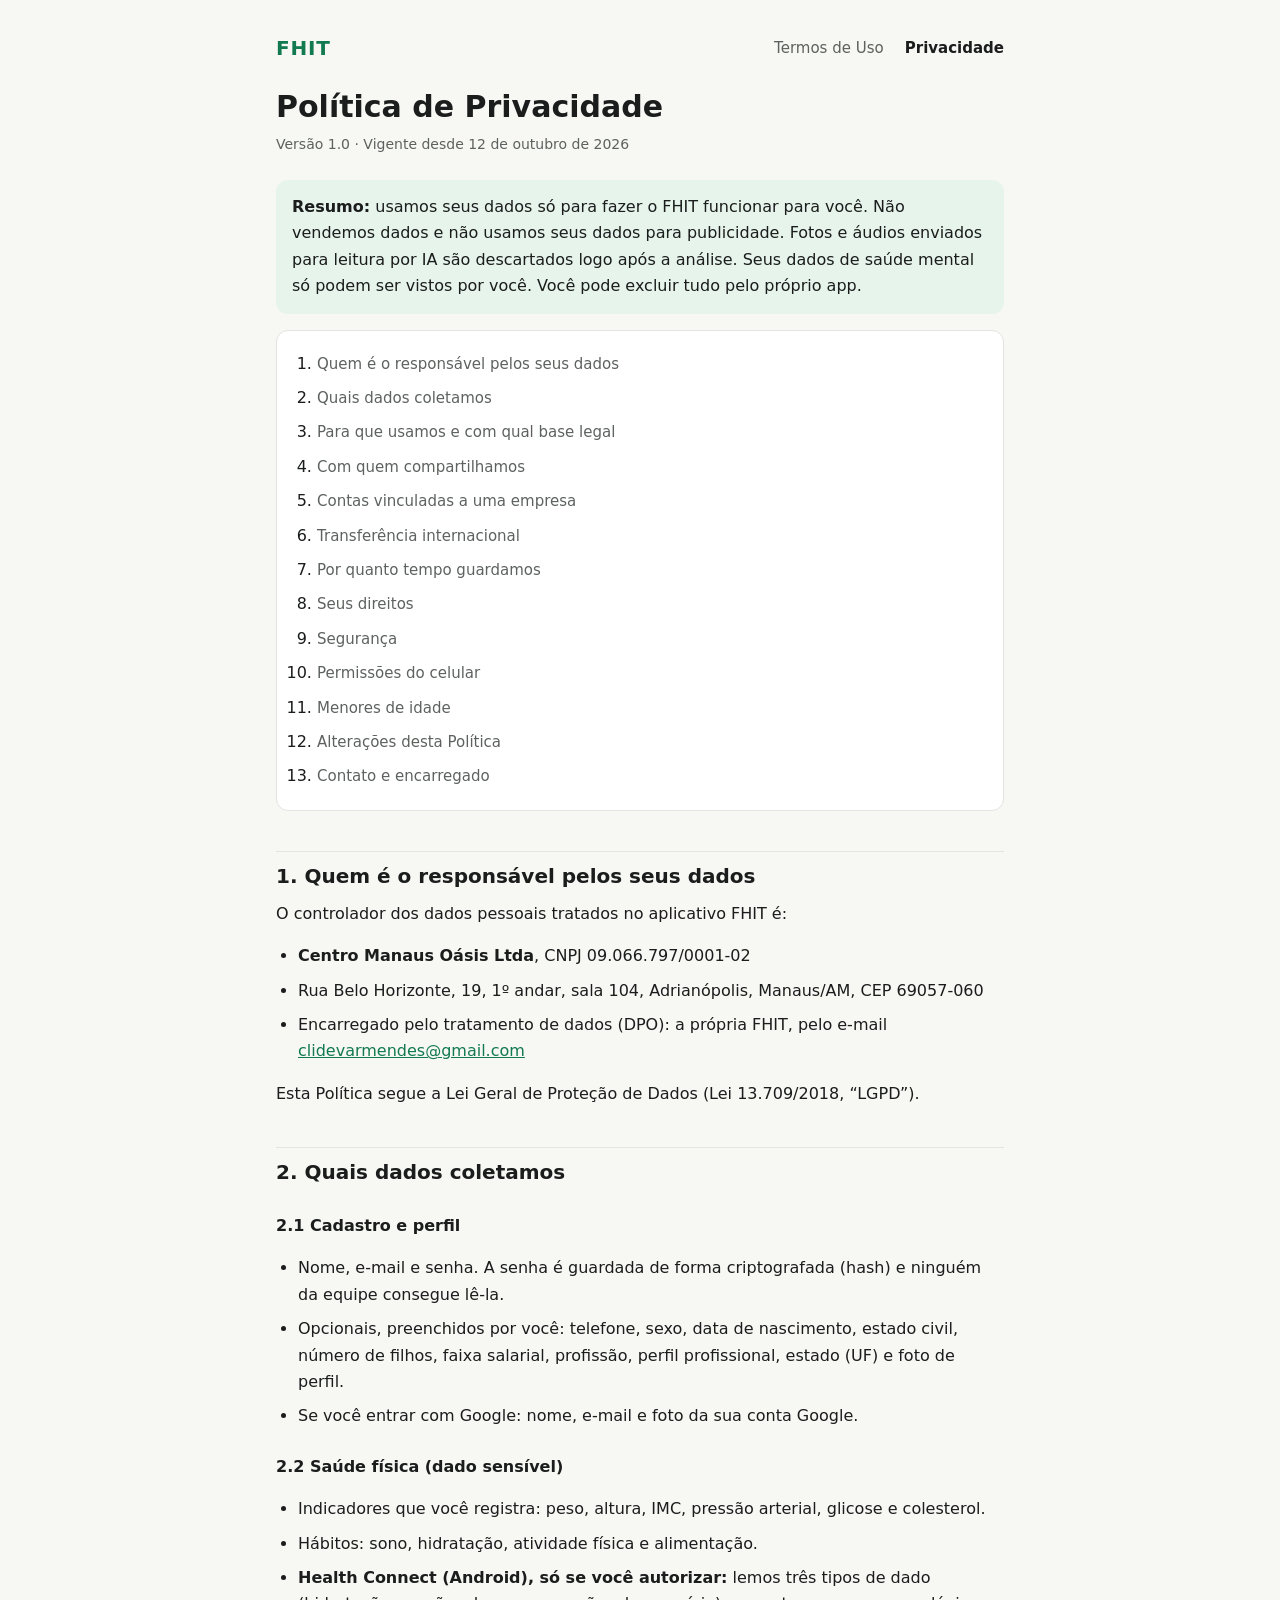
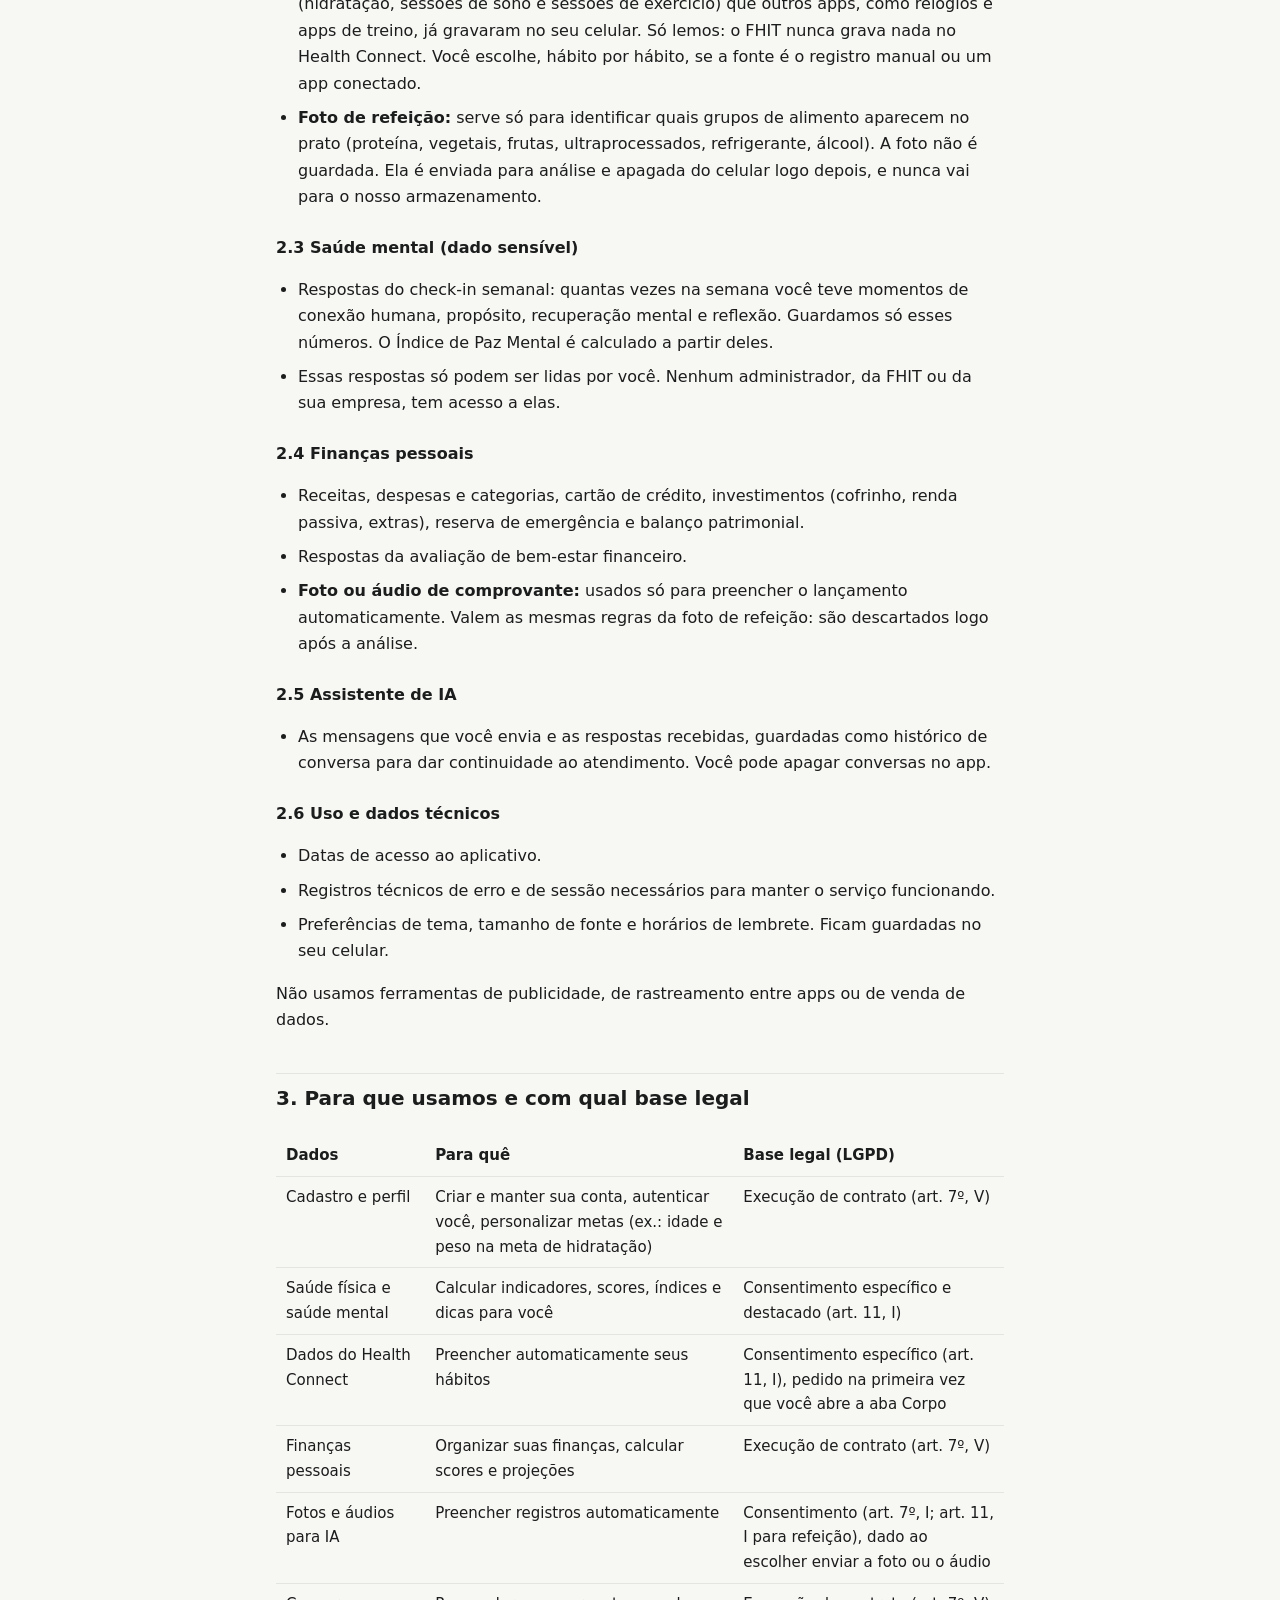
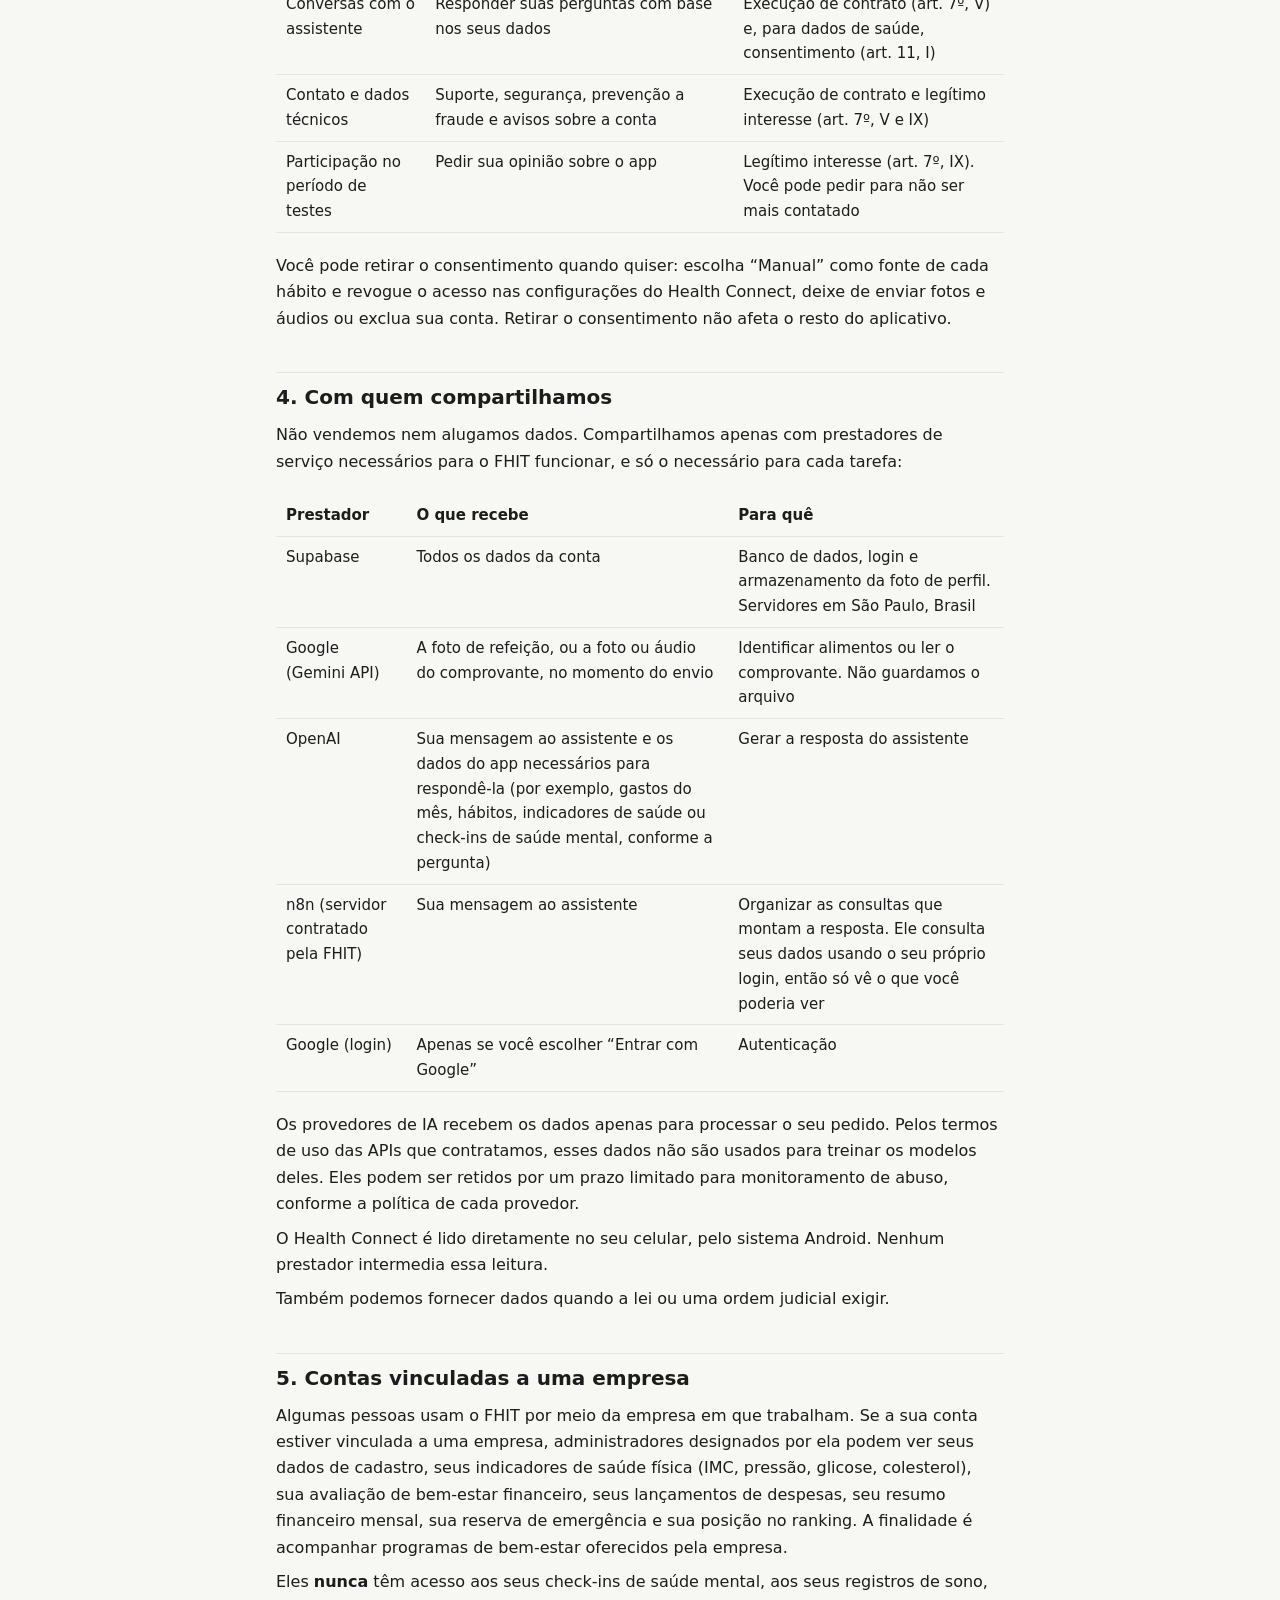
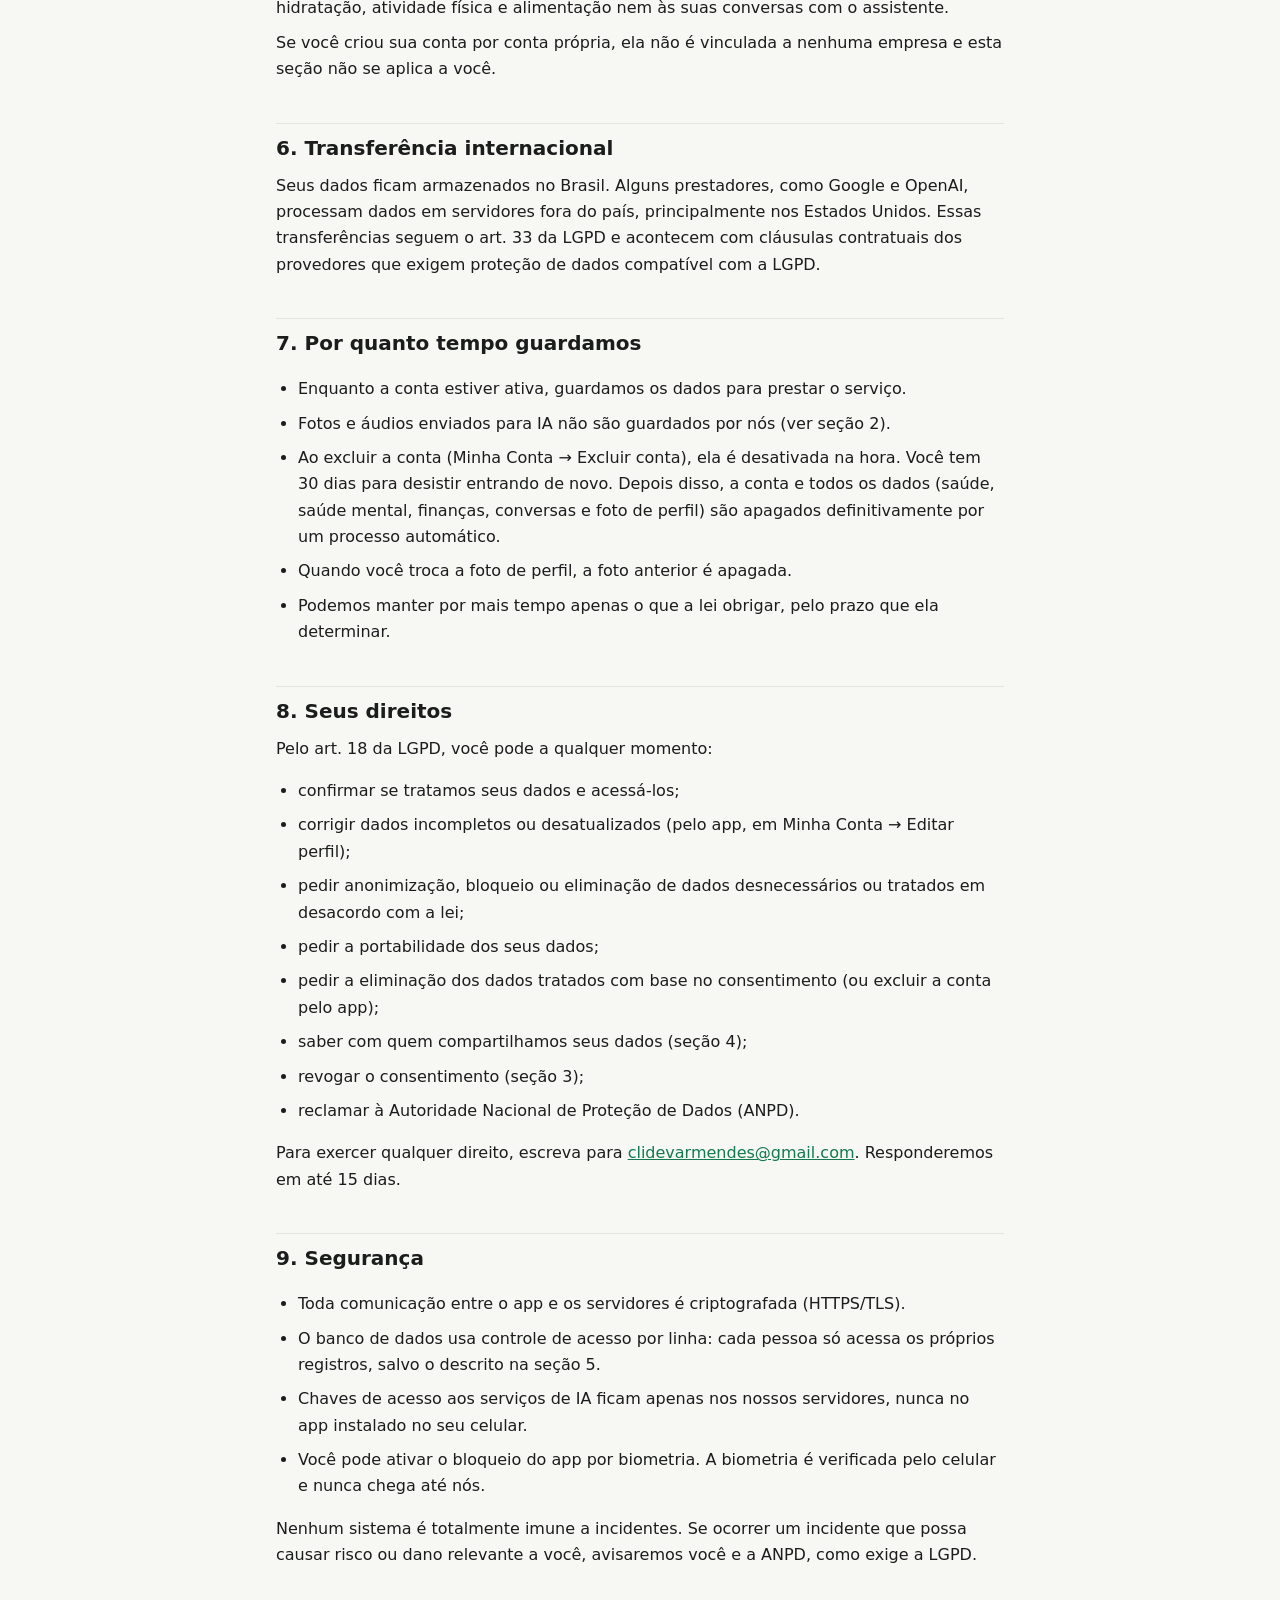
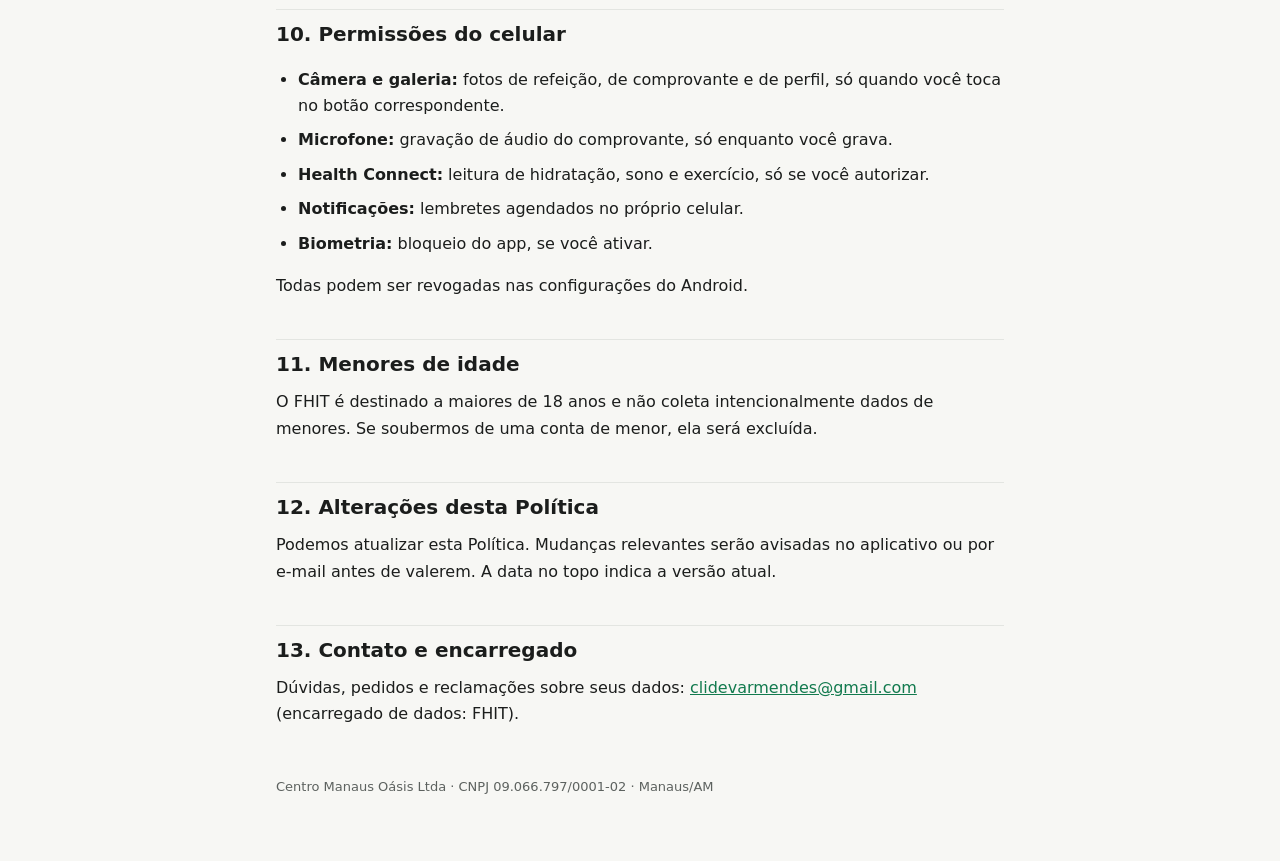
==== privacidade.html @ e6423326 "first commit" ====
<!doctype html>
<html lang="pt-BR">
<head>
  <meta charset="utf-8">
  <meta name="viewport" content="width=device-width, initial-scale=1">
  <title>FHIT — Política de Privacidade</title>
  <meta name="description" content="Política de Privacidade do aplicativo FHIT (LGPD).">
  <link rel="stylesheet" href="style.css">
</head>
<body>
  <div class="wrap">
    <header class="top">
      <a class="brand" href="index.html">FHIT</a>
      <nav>
        <a href="termos.html">Termos de Uso</a>
        <a href="privacidade.html" aria-current="page">Privacidade</a>
      </nav>
    </header>

    <h1>Política de Privacidade</h1>
    <p class="meta">Versão 1.0 · Vigente desde 12 de outubro de 2026</p>

    <div class="note">
      <strong>Resumo:</strong> usamos seus dados só para fazer o FHIT funcionar para você. Não
      vendemos dados e não usamos seus dados para publicidade. Fotos e áudios enviados para leitura
      por IA são descartados logo após a análise. Seus dados de saúde mental só podem ser vistos por
      você. Você pode excluir tudo pelo próprio app.
    </div>

    <nav class="toc" aria-label="Sumário">
      <ol>
        <li><a href="#controlador">Quem é o responsável pelos seus dados</a></li>
        <li><a href="#dados">Quais dados coletamos</a></li>
        <li><a href="#finalidades">Para que usamos e com qual base legal</a></li>
        <li><a href="#compartilhamento">Com quem compartilhamos</a></li>
        <li><a href="#empresa">Contas vinculadas a uma empresa</a></li>
        <li><a href="#internacional">Transferência internacional</a></li>
        <li><a href="#retencao">Por quanto tempo guardamos</a></li>
        <li><a href="#direitos">Seus direitos</a></li>
        <li><a href="#seguranca">Segurança</a></li>
        <li><a href="#permissoes">Permissões do celular</a></li>
        <li><a href="#menores">Menores de idade</a></li>
        <li><a href="#alteracoes">Alterações desta Política</a></li>
        <li><a href="#contato">Contato e encarregado</a></li>
      </ol>
    </nav>

    <h2 id="controlador">1. Quem é o responsável pelos seus dados</h2>
    <p>O controlador dos dados pessoais tratados no aplicativo FHIT é:</p>
    <ul>
      <li><strong>Centro Manaus Oásis Ltda</strong>, CNPJ 09.066.797/0001-02</li>
      <li>Rua Belo Horizonte, 19, 1º andar, sala 104, Adrianópolis, Manaus/AM, CEP 69057-060</li>
      <li>Encarregado pelo tratamento de dados (DPO): a própria FHIT, pelo e-mail
        <a href="mailto:clidevarmendes@gmail.com">clidevarmendes@gmail.com</a></li>
    </ul>
    <p>Esta Política segue a Lei Geral de Proteção de Dados (Lei 13.709/2018, “LGPD”).</p>

    <h2 id="dados">2. Quais dados coletamos</h2>

    <h3>2.1 Cadastro e perfil</h3>
    <ul>
      <li>Nome, e-mail e senha. A senha é guardada de forma criptografada (hash) e ninguém da equipe
        consegue lê-la.</li>
      <li>Opcionais, preenchidos por você: telefone, sexo, data de nascimento, estado civil, número de
        filhos, faixa salarial, profissão, perfil profissional, estado (UF) e foto de perfil.</li>
      <li>Se você entrar com Google: nome, e-mail e foto da sua conta Google.</li>
    </ul>

    <h3>2.2 Saúde física (dado sensível)</h3>
    <ul>
      <li>Indicadores que você registra: peso, altura, IMC, pressão arterial, glicose e colesterol.</li>
      <li>Hábitos: sono, hidratação, atividade física e alimentação.</li>
      <li><strong>Health Connect (Android), só se você autorizar:</strong> lemos três tipos de dado
        (hidratação, sessões de sono e sessões de exercício) que outros apps, como relógios e
        apps de treino, já gravaram no seu celular. Só lemos: o FHIT nunca grava nada no Health
        Connect. Você escolhe, hábito por hábito, se a fonte é o registro manual ou um app
        conectado.</li>
      <li><strong>Foto de refeição:</strong> serve só para identificar quais grupos de alimento
        aparecem no prato (proteína, vegetais, frutas, ultraprocessados, refrigerante, álcool).
        A foto não é guardada. Ela é enviada para análise e apagada do celular logo depois, e nunca
        vai para o nosso armazenamento.</li>
    </ul>

    <h3>2.3 Saúde mental (dado sensível)</h3>
    <ul>
      <li>Respostas do check-in semanal: quantas vezes na semana você teve momentos de conexão
        humana, propósito, recuperação mental e reflexão. Guardamos só esses números. O Índice de
        Paz Mental é calculado a partir deles.</li>
      <li>Essas respostas só podem ser lidas por você. Nenhum administrador, da FHIT ou da sua
        empresa, tem acesso a elas.</li>
    </ul>

    <h3>2.4 Finanças pessoais</h3>
    <ul>
      <li>Receitas, despesas e categorias, cartão de crédito, investimentos (cofrinho, renda passiva,
        extras), reserva de emergência e balanço patrimonial.</li>
      <li>Respostas da avaliação de bem-estar financeiro.</li>
      <li><strong>Foto ou áudio de comprovante:</strong> usados só para preencher o lançamento
        automaticamente. Valem as mesmas regras da foto de refeição: são descartados logo após a
        análise.</li>
    </ul>

    <h3>2.5 Assistente de IA</h3>
    <ul>
      <li>As mensagens que você envia e as respostas recebidas, guardadas como histórico de conversa
        para dar continuidade ao atendimento. Você pode apagar conversas no app.</li>
    </ul>

    <h3>2.6 Uso e dados técnicos</h3>
    <ul>
      <li>Datas de acesso ao aplicativo.</li>
      <li>Registros técnicos de erro e de sessão necessários para manter o serviço funcionando.</li>
      <li>Preferências de tema, tamanho de fonte e horários de lembrete. Ficam guardadas no seu
        celular.</li>
    </ul>
    <p>Não usamos ferramentas de publicidade, de rastreamento entre apps ou de venda de dados.</p>

    <h2 id="finalidades">3. Para que usamos e com qual base legal</h2>
    <div class="table-wrap">
      <table>
        <thead><tr><th>Dados</th><th>Para quê</th><th>Base legal (LGPD)</th></tr></thead>
        <tbody>
          <tr><td>Cadastro e perfil</td><td>Criar e manter sua conta, autenticar você, personalizar metas (ex.: idade e peso na meta de hidratação)</td><td>Execução de contrato (art. 7º, V)</td></tr>
          <tr><td>Saúde física e saúde mental</td><td>Calcular indicadores, scores, índices e dicas para você</td><td>Consentimento específico e destacado (art. 11, I)</td></tr>
          <tr><td>Dados do Health Connect</td><td>Preencher automaticamente seus hábitos</td><td>Consentimento específico (art. 11, I), pedido na primeira vez que você abre a aba Corpo</td></tr>
          <tr><td>Finanças pessoais</td><td>Organizar suas finanças, calcular scores e projeções</td><td>Execução de contrato (art. 7º, V)</td></tr>
          <tr><td>Fotos e áudios para IA</td><td>Preencher registros automaticamente</td><td>Consentimento (art. 7º, I; art. 11, I para refeição), dado ao escolher enviar a foto ou o áudio</td></tr>
          <tr><td>Conversas com o assistente</td><td>Responder suas perguntas com base nos seus dados</td><td>Execução de contrato (art. 7º, V) e, para dados de saúde, consentimento (art. 11, I)</td></tr>
          <tr><td>Contato e dados técnicos</td><td>Suporte, segurança, prevenção a fraude e avisos sobre a conta</td><td>Execução de contrato e legítimo interesse (art. 7º, V e IX)</td></tr>
          <tr><td>Participação no período de testes</td><td>Pedir sua opinião sobre o app</td><td>Legítimo interesse (art. 7º, IX). Você pode pedir para não ser mais contatado</td></tr>
        </tbody>
      </table>
    </div>
    <p>Você pode retirar o consentimento quando quiser: escolha “Manual” como fonte de cada hábito e
      revogue o acesso nas configurações do Health Connect, deixe de enviar fotos e áudios ou exclua
      sua conta. Retirar o consentimento não afeta o resto do aplicativo.</p>

    <h2 id="compartilhamento">4. Com quem compartilhamos</h2>
    <p>Não vendemos nem alugamos dados. Compartilhamos apenas com prestadores de serviço necessários
      para o FHIT funcionar, e só o necessário para cada tarefa:</p>
    <div class="table-wrap">
      <table>
        <thead><tr><th>Prestador</th><th>O que recebe</th><th>Para quê</th></tr></thead>
        <tbody>
          <tr><td>Supabase</td><td>Todos os dados da conta</td><td>Banco de dados, login e armazenamento da foto de perfil. Servidores em São Paulo, Brasil</td></tr>
          <tr><td>Google (Gemini API)</td><td>A foto de refeição, ou a foto ou áudio do comprovante, no momento do envio</td><td>Identificar alimentos ou ler o comprovante. Não guardamos o arquivo</td></tr>
          <tr><td>OpenAI</td><td>Sua mensagem ao assistente e os dados do app necessários para respondê-la (por exemplo, gastos do mês, hábitos, indicadores de saúde ou check-ins de saúde mental, conforme a pergunta)</td><td>Gerar a resposta do assistente</td></tr>
          <tr><td>n8n (servidor contratado pela FHIT)</td><td>Sua mensagem ao assistente</td><td>Organizar as consultas que montam a resposta. Ele consulta seus dados usando o seu próprio login, então só vê o que você poderia ver</td></tr>
          <tr><td>Google (login)</td><td>Apenas se você escolher “Entrar com Google”</td><td>Autenticação</td></tr>
        </tbody>
      </table>
    </div>
    <p>Os provedores de IA recebem os dados apenas para processar o seu pedido. Pelos termos de uso
      das APIs que contratamos, esses dados não são usados para treinar os modelos deles. Eles
      podem ser retidos por um prazo limitado para monitoramento de abuso, conforme a política de
      cada provedor.</p>
    <p>O Health Connect é lido diretamente no seu celular, pelo sistema Android. Nenhum prestador
      intermedia essa leitura.</p>
    <p>Também podemos fornecer dados quando a lei ou uma ordem judicial exigir.</p>

    <h2 id="empresa">5. Contas vinculadas a uma empresa</h2>
    <p>Algumas pessoas usam o FHIT por meio da empresa em que trabalham. Se a sua conta estiver
      vinculada a uma empresa, administradores designados por ela podem ver seus dados de cadastro,
      seus indicadores de saúde física (IMC, pressão, glicose, colesterol), sua avaliação de
      bem-estar financeiro, seus lançamentos de despesas, seu resumo financeiro mensal, sua reserva
      de emergência e sua posição no ranking. A finalidade é acompanhar programas de bem-estar
      oferecidos pela empresa.</p>
    <p>Eles <strong>nunca</strong> têm acesso aos seus check-ins de saúde mental, aos seus registros
      de sono, hidratação, atividade física e alimentação nem às suas conversas com o assistente.</p>
    <p>Se você criou sua conta por conta própria, ela não é vinculada a nenhuma empresa e esta seção
      não se aplica a você.</p>

    <h2 id="internacional">6. Transferência internacional</h2>
    <p>Seus dados ficam armazenados no Brasil. Alguns prestadores, como Google e OpenAI, processam
      dados em servidores fora do país, principalmente nos Estados Unidos. Essas transferências
      seguem o art. 33 da LGPD e acontecem com cláusulas contratuais dos provedores que exigem
      proteção de dados compatível com a LGPD.</p>

    <h2 id="retencao">7. Por quanto tempo guardamos</h2>
    <ul>
      <li>Enquanto a conta estiver ativa, guardamos os dados para prestar o serviço.</li>
      <li>Fotos e áudios enviados para IA não são guardados por nós (ver seção 2).</li>
      <li>Ao excluir a conta (Minha Conta → Excluir conta), ela é desativada na hora. Você tem 30 dias
        para desistir entrando de novo. Depois disso, a conta e todos os dados (saúde, saúde mental,
        finanças, conversas e foto de perfil) são apagados definitivamente por um processo
        automático.</li>
      <li>Quando você troca a foto de perfil, a foto anterior é apagada.</li>
      <li>Podemos manter por mais tempo apenas o que a lei obrigar, pelo prazo que ela determinar.</li>
    </ul>

    <h2 id="direitos">8. Seus direitos</h2>
    <p>Pelo art. 18 da LGPD, você pode a qualquer momento:</p>
    <ul>
      <li>confirmar se tratamos seus dados e acessá-los;</li>
      <li>corrigir dados incompletos ou desatualizados (pelo app, em Minha Conta → Editar perfil);</li>
      <li>pedir anonimização, bloqueio ou eliminação de dados desnecessários ou tratados em desacordo
        com a lei;</li>
      <li>pedir a portabilidade dos seus dados;</li>
      <li>pedir a eliminação dos dados tratados com base no consentimento (ou excluir a conta pelo
        app);</li>
      <li>saber com quem compartilhamos seus dados (seção 4);</li>
      <li>revogar o consentimento (seção 3);</li>
      <li>reclamar à Autoridade Nacional de Proteção de Dados (ANPD).</li>
    </ul>
    <p>Para exercer qualquer direito, escreva para <a href="mailto:clidevarmendes@gmail.com">clidevarmendes@gmail.com</a>.
      Responderemos em até 15 dias.</p>

    <h2 id="seguranca">9. Segurança</h2>
    <ul>
      <li>Toda comunicação entre o app e os servidores é criptografada (HTTPS/TLS).</li>
      <li>O banco de dados usa controle de acesso por linha: cada pessoa só acessa os próprios
        registros, salvo o descrito na seção 5.</li>
      <li>Chaves de acesso aos serviços de IA ficam apenas nos nossos servidores, nunca no app
        instalado no seu celular.</li>
      <li>Você pode ativar o bloqueio do app por biometria. A biometria é verificada pelo celular e
        nunca chega até nós.</li>
    </ul>
    <p>Nenhum sistema é totalmente imune a incidentes. Se ocorrer um incidente que possa causar risco
      ou dano relevante a você, avisaremos você e a ANPD, como exige a LGPD.</p>

    <h2 id="permissoes">10. Permissões do celular</h2>
    <ul>
      <li><strong>Câmera e galeria:</strong> fotos de refeição, de comprovante e de perfil, só quando
        você toca no botão correspondente.</li>
      <li><strong>Microfone:</strong> gravação de áudio do comprovante, só enquanto você grava.</li>
      <li><strong>Health Connect:</strong> leitura de hidratação, sono e exercício, só se você
        autorizar.</li>
      <li><strong>Notificações:</strong> lembretes agendados no próprio celular.</li>
      <li><strong>Biometria:</strong> bloqueio do app, se você ativar.</li>
    </ul>
    <p>Todas podem ser revogadas nas configurações do Android.</p>

    <h2 id="menores">11. Menores de idade</h2>
    <p>O FHIT é destinado a maiores de 18 anos e não coleta intencionalmente dados de menores. Se
      soubermos de uma conta de menor, ela será excluída.</p>

    <h2 id="alteracoes">12. Alterações desta Política</h2>
    <p>Podemos atualizar esta Política. Mudanças relevantes serão avisadas no aplicativo ou por
      e-mail antes de valerem. A data no topo indica a versão atual.</p>

    <h2 id="contato">13. Contato e encarregado</h2>
    <p>Dúvidas, pedidos e reclamações sobre seus dados: <a href="mailto:clidevarmendes@gmail.com">clidevarmendes@gmail.com</a>
      (encarregado de dados: FHIT).</p>

    <footer>Centro Manaus Oásis Ltda · CNPJ 09.066.797/0001-02 · Manaus/AM</footer>
  </div>
</body>
</html>
---- style.css ----
:root {
  --bg: #f7f7f4;
  --surface: #ffffff;
  --text: #1b1d1c;
  --muted: #5d625f;
  --border: #e3e5e1;
  --accent: #127a4e;
  --accent-bg: #e6f4ec;
  --warn-bg: #fff6df;
  --warn-border: #f0d27a;
}
@media (prefers-color-scheme: dark) {
  :root {
    --bg: #09090b;
    --surface: #111111;
    --text: #ececec;
    --muted: #a1a5a2;
    --border: #262626;
    --accent: #92fcbe;
    --accent-bg: #10251a;
    --warn-bg: #2a2310;
    --warn-border: #6b5a1f;
  }
}
* { box-sizing: border-box; }
html { -webkit-text-size-adjust: 100%; }
body {
  margin: 0;
  background: var(--bg);
  color: var(--text);
  font: 16px/1.65 system-ui, -apple-system, "Segoe UI", Roboto, sans-serif;
}
.wrap { max-width: 760px; margin: 0 auto; padding: 32px 16px 64px; }
header.top { display: flex; align-items: center; justify-content: space-between; gap: 12px; flex-wrap: wrap; margin-bottom: 24px; }
.brand { font-weight: 800; letter-spacing: .04em; color: var(--accent); text-decoration: none; font-size: 20px; }
nav a { color: var(--muted); text-decoration: none; margin-left: 16px; font-size: 15px; }
nav a:first-child { margin-left: 0; }
nav a[aria-current="page"] { color: var(--text); font-weight: 600; }
h1 { font-size: 30px; line-height: 1.2; margin: 0 0 8px; }
.meta { color: var(--muted); font-size: 14px; margin: 0 0 24px; }
h2 { font-size: 20px; margin: 40px 0 8px; padding-top: 8px; border-top: 1px solid var(--border); }
h3 { font-size: 16px; margin: 24px 0 4px; }
p, li { margin: 8px 0; }
ul { padding-left: 22px; }
a { color: var(--accent); }
.note { background: var(--accent-bg); border-radius: 12px; padding: 14px 16px; margin: 16px 0; }
.toc { background: var(--surface); border: 1px solid var(--border); border-radius: 12px; padding: 12px 20px; }
.toc ol { margin: 0; padding-left: 20px; }
.table-wrap { overflow-x: auto; }
table { width: 100%; border-collapse: collapse; font-size: 15px; margin: 12px 0; }
th, td { text-align: left; vertical-align: top; padding: 8px 10px; border-bottom: 1px solid var(--border); }
th { font-weight: 600; }
.cards { display: grid; gap: 12px; margin-top: 24px; }
.card { display: block; background: var(--surface); border: 1px solid var(--border); border-radius: 16px; padding: 18px; color: var(--text); text-decoration: none; }
.card strong { display: block; font-size: 18px; margin-bottom: 4px; }
.card span { color: var(--muted); font-size: 15px; }
footer { margin-top: 48px; color: var(--muted); font-size: 13px; }
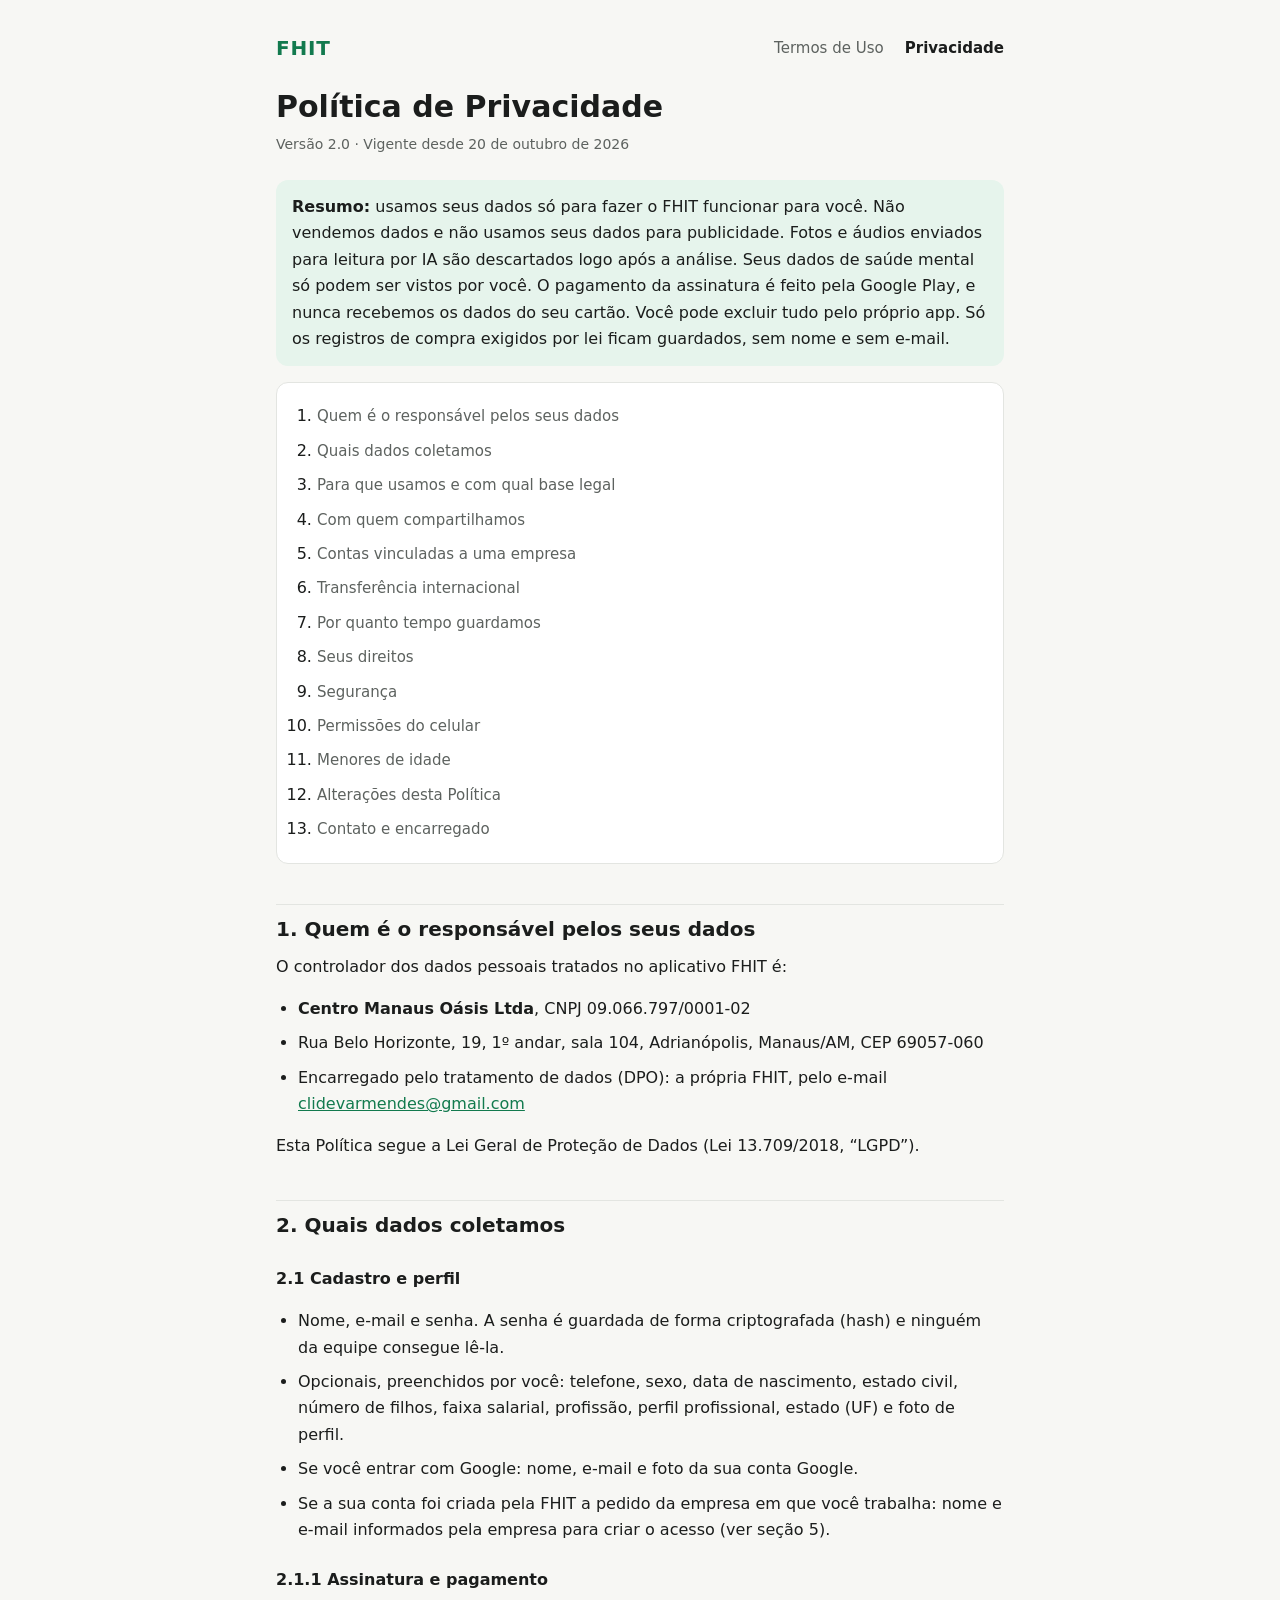
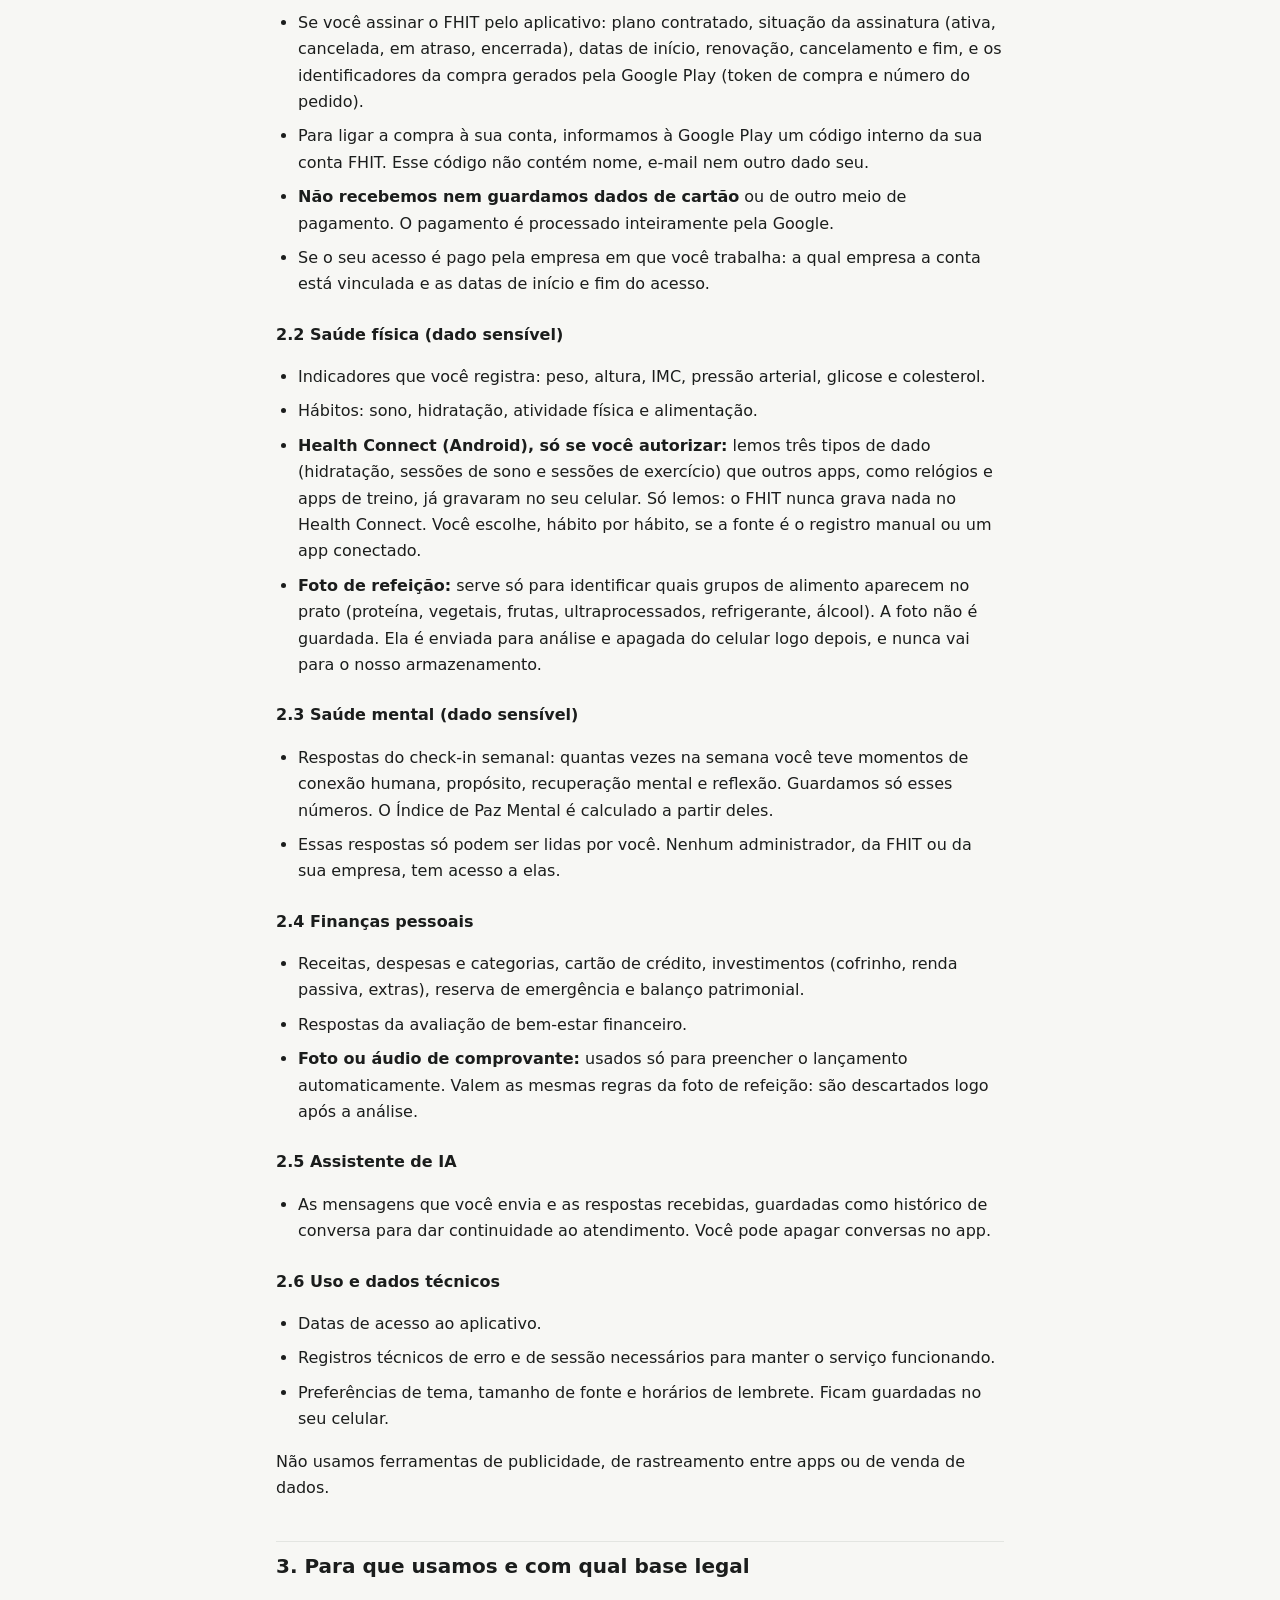
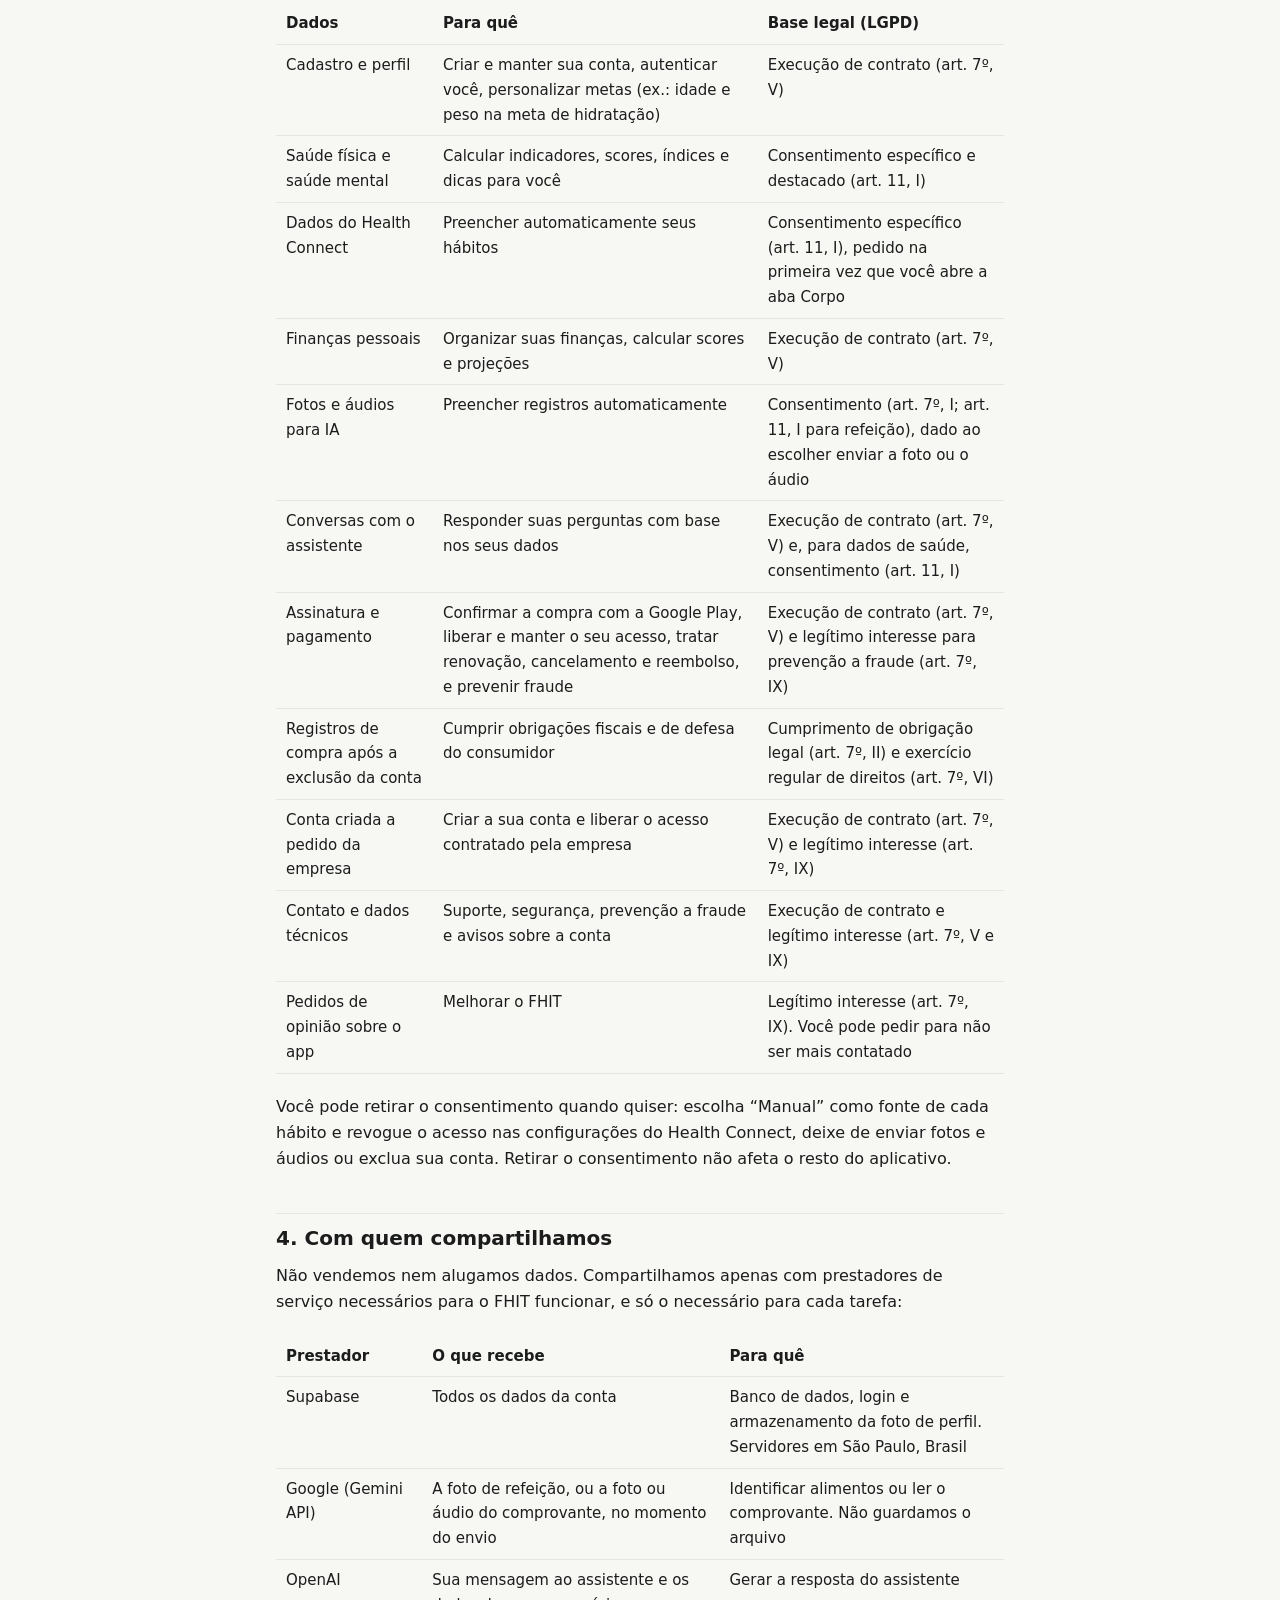
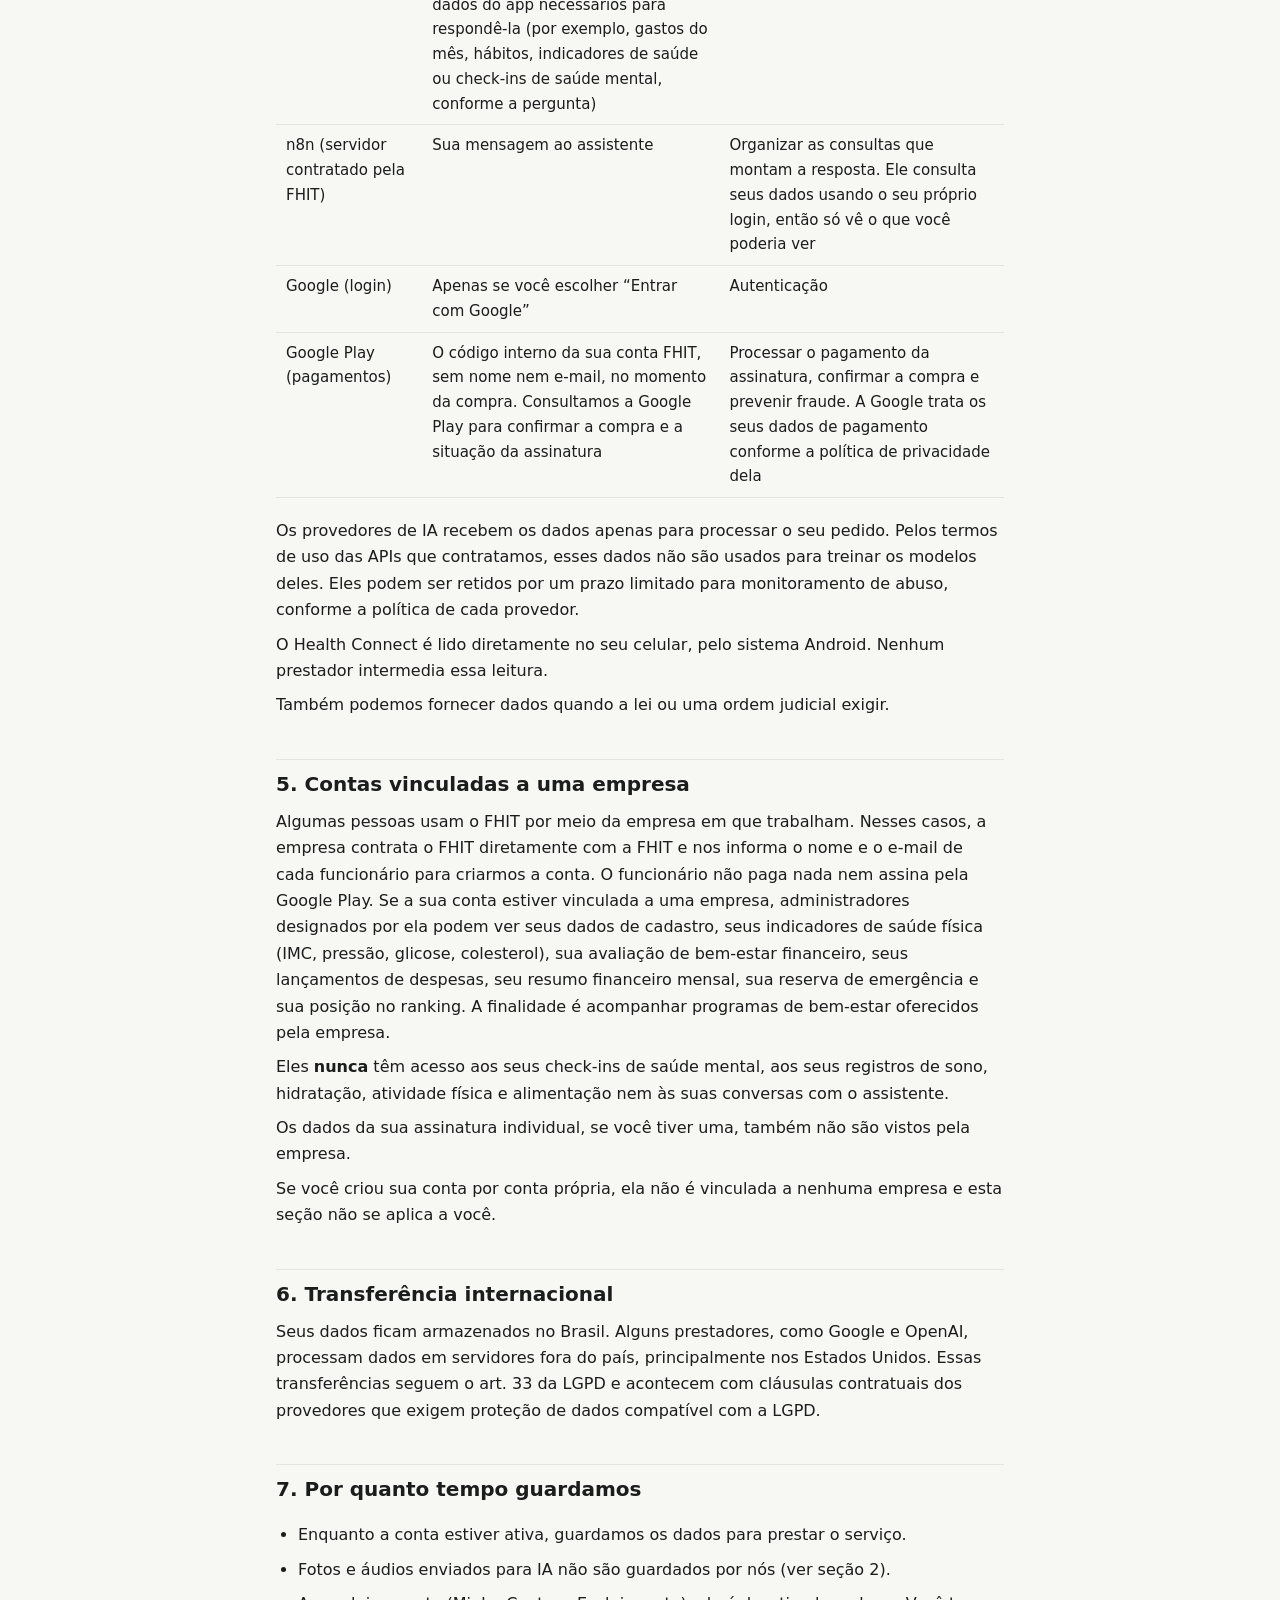
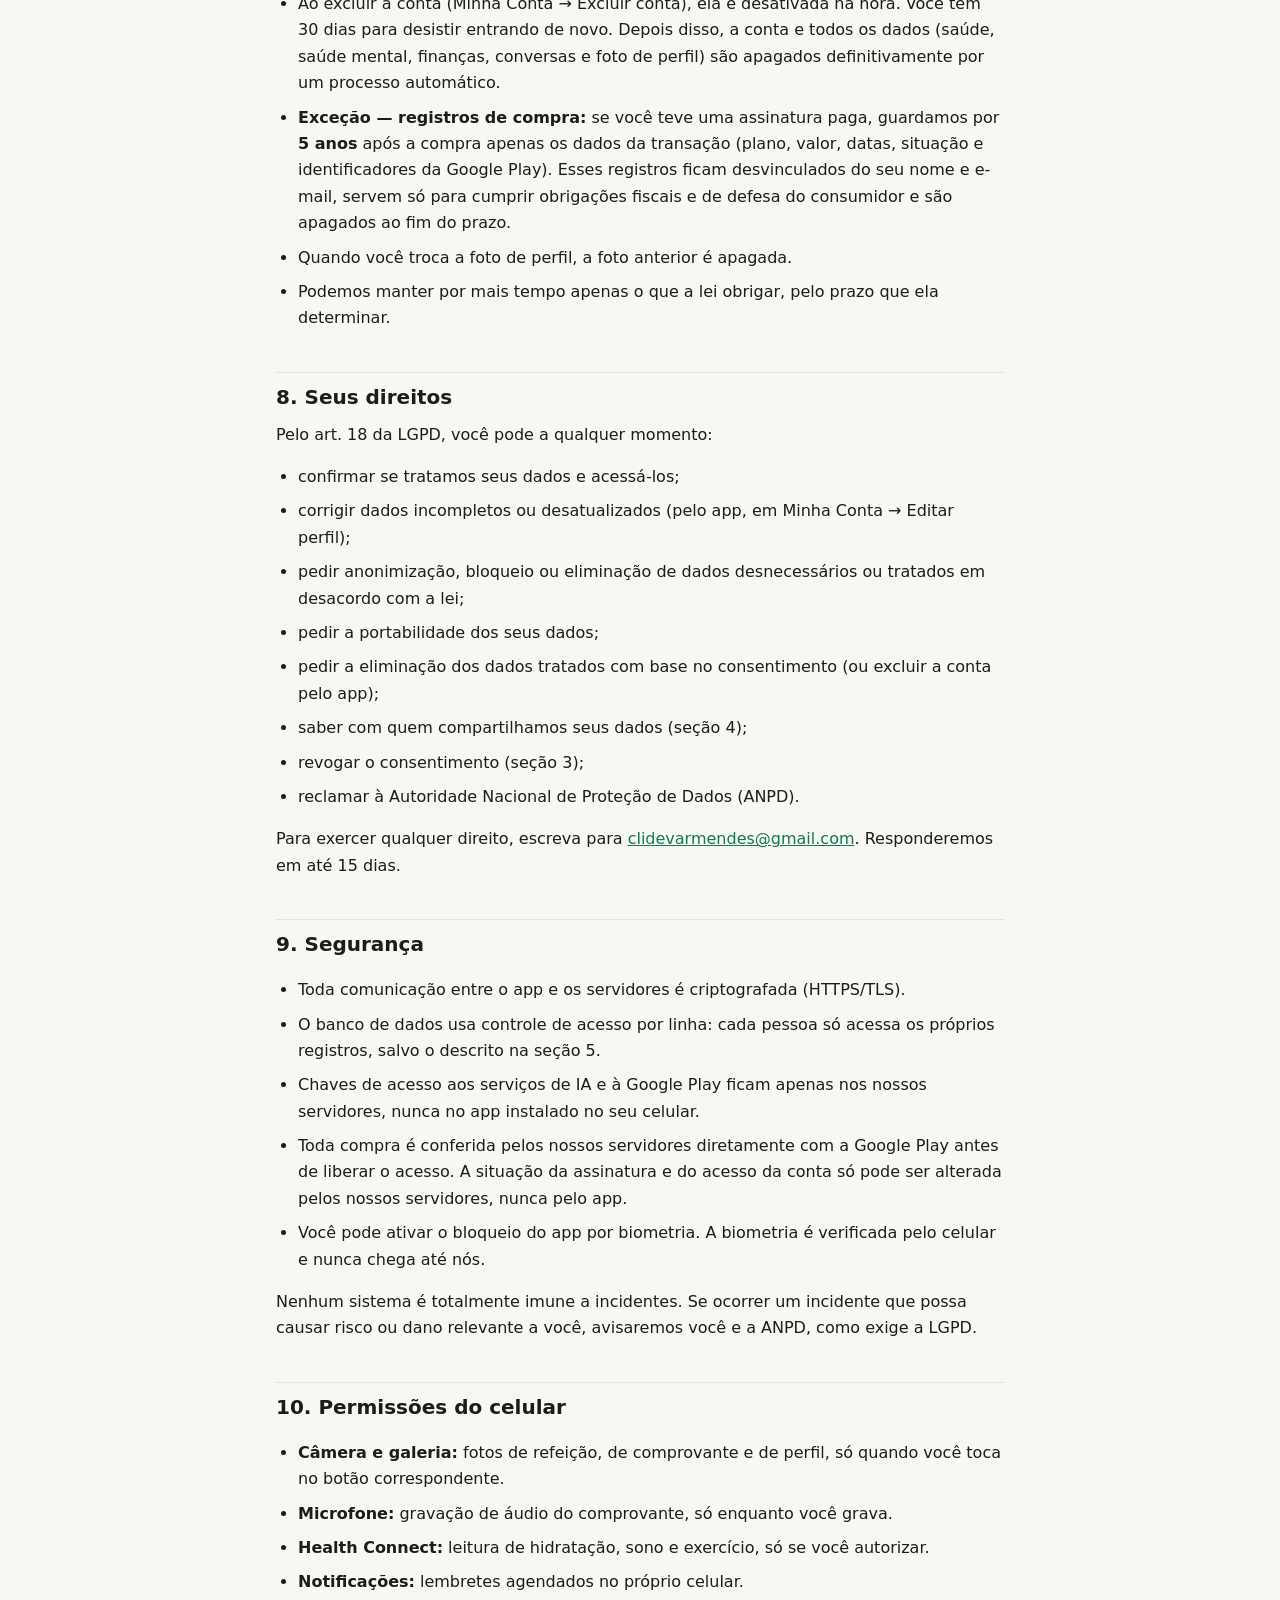
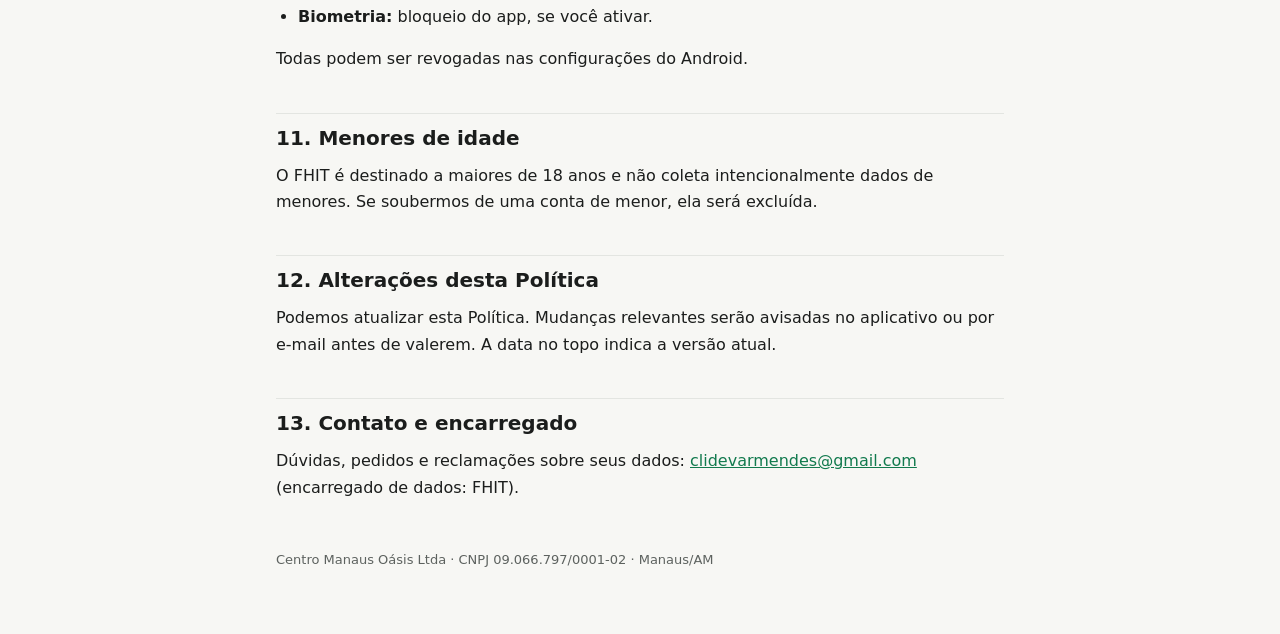
==== commit e20911a6: "v2.0" ====
--- a/privacidade.html
+++ b/privacidade.html
@@ -18,13 +18,15 @@
     </header>
 
     <h1>Política de Privacidade</h1>
-    <p class="meta">Versão 1.0 · Vigente desde 12 de outubro de 2026</p>
+    <p class="meta">Versão 2.0 · Vigente desde 20 de outubro de 2026</p>
 
     <div class="note">
       <strong>Resumo:</strong> usamos seus dados só para fazer o FHIT funcionar para você. Não
       vendemos dados e não usamos seus dados para publicidade. Fotos e áudios enviados para leitura
       por IA são descartados logo após a análise. Seus dados de saúde mental só podem ser vistos por
-      você. Você pode excluir tudo pelo próprio app.
+      você. O pagamento da assinatura é feito pela Google Play, e nunca recebemos os dados do seu
+      cartão. Você pode excluir tudo pelo próprio app. Só os registros de compra exigidos por lei
+      ficam guardados, sem nome e sem e-mail.
     </div>
 
     <nav class="toc" aria-label="Sumário">
@@ -64,6 +66,22 @@
       <li>Opcionais, preenchidos por você: telefone, sexo, data de nascimento, estado civil, número de
         filhos, faixa salarial, profissão, perfil profissional, estado (UF) e foto de perfil.</li>
       <li>Se você entrar com Google: nome, e-mail e foto da sua conta Google.</li>
+      <li>Se a sua conta foi criada pela FHIT a pedido da empresa em que você trabalha: nome e
+        e-mail informados pela empresa para criar o acesso (ver seção 5).</li>
+    </ul>
+
+    <h3>2.1.1 Assinatura e pagamento</h3>
+    <ul>
+      <li>Se você assinar o FHIT pelo aplicativo: plano contratado, situação da
+        assinatura (ativa, cancelada, em atraso, encerrada), datas de início, renovação, cancelamento
+        e fim, e os identificadores da compra gerados pela Google Play (token de compra e número do
+        pedido).</li>
+      <li>Para ligar a compra à sua conta, informamos à Google Play um código interno da sua conta
+        FHIT. Esse código não contém nome, e-mail nem outro dado seu.</li>
+      <li><strong>Não recebemos nem guardamos dados de cartão</strong> ou de outro meio de
+        pagamento. O pagamento é processado inteiramente pela Google.</li>
+      <li>Se o seu acesso é pago pela empresa em que você trabalha: a qual empresa a conta está
+        vinculada e as datas de início e fim do acesso.</li>
     </ul>
 
     <h3>2.2 Saúde física (dado sensível)</h3>
@@ -126,8 +144,11 @@
           <tr><td>Finanças pessoais</td><td>Organizar suas finanças, calcular scores e projeções</td><td>Execução de contrato (art. 7º, V)</td></tr>
           <tr><td>Fotos e áudios para IA</td><td>Preencher registros automaticamente</td><td>Consentimento (art. 7º, I; art. 11, I para refeição), dado ao escolher enviar a foto ou o áudio</td></tr>
           <tr><td>Conversas com o assistente</td><td>Responder suas perguntas com base nos seus dados</td><td>Execução de contrato (art. 7º, V) e, para dados de saúde, consentimento (art. 11, I)</td></tr>
+          <tr><td>Assinatura e pagamento</td><td>Confirmar a compra com a Google Play, liberar e manter o seu acesso, tratar renovação, cancelamento e reembolso, e prevenir fraude</td><td>Execução de contrato (art. 7º, V) e legítimo interesse para prevenção a fraude (art. 7º, IX)</td></tr>
+          <tr><td>Registros de compra após a exclusão da conta</td><td>Cumprir obrigações fiscais e de defesa do consumidor</td><td>Cumprimento de obrigação legal (art. 7º, II) e exercício regular de direitos (art. 7º, VI)</td></tr>
+          <tr><td>Conta criada a pedido da empresa</td><td>Criar a sua conta e liberar o acesso contratado pela empresa</td><td>Execução de contrato (art. 7º, V) e legítimo interesse (art. 7º, IX)</td></tr>
           <tr><td>Contato e dados técnicos</td><td>Suporte, segurança, prevenção a fraude e avisos sobre a conta</td><td>Execução de contrato e legítimo interesse (art. 7º, V e IX)</td></tr>
-          <tr><td>Participação no período de testes</td><td>Pedir sua opinião sobre o app</td><td>Legítimo interesse (art. 7º, IX). Você pode pedir para não ser mais contatado</td></tr>
+          <tr><td>Pedidos de opinião sobre o app</td><td>Melhorar o FHIT</td><td>Legítimo interesse (art. 7º, IX). Você pode pedir para não ser mais contatado</td></tr>
         </tbody>
       </table>
     </div>
@@ -147,6 +168,7 @@
           <tr><td>OpenAI</td><td>Sua mensagem ao assistente e os dados do app necessários para respondê-la (por exemplo, gastos do mês, hábitos, indicadores de saúde ou check-ins de saúde mental, conforme a pergunta)</td><td>Gerar a resposta do assistente</td></tr>
           <tr><td>n8n (servidor contratado pela FHIT)</td><td>Sua mensagem ao assistente</td><td>Organizar as consultas que montam a resposta. Ele consulta seus dados usando o seu próprio login, então só vê o que você poderia ver</td></tr>
           <tr><td>Google (login)</td><td>Apenas se você escolher “Entrar com Google”</td><td>Autenticação</td></tr>
+          <tr><td>Google Play (pagamentos)</td><td>O código interno da sua conta FHIT, sem nome nem e-mail, no momento da compra. Consultamos a Google Play para confirmar a compra e a situação da assinatura</td><td>Processar o pagamento da assinatura, confirmar a compra e prevenir fraude. A Google trata os seus dados de pagamento conforme a política de privacidade dela</td></tr>
         </tbody>
       </table>
     </div>
@@ -159,7 +181,9 @@
     <p>Também podemos fornecer dados quando a lei ou uma ordem judicial exigir.</p>
 
     <h2 id="empresa">5. Contas vinculadas a uma empresa</h2>
-    <p>Algumas pessoas usam o FHIT por meio da empresa em que trabalham. Se a sua conta estiver
+    <p>Algumas pessoas usam o FHIT por meio da empresa em que trabalham. Nesses casos, a empresa
+      contrata o FHIT diretamente com a FHIT e nos informa o nome e o e-mail de cada funcionário para
+      criarmos a conta. O funcionário não paga nada nem assina pela Google Play. Se a sua conta estiver
       vinculada a uma empresa, administradores designados por ela podem ver seus dados de cadastro,
       seus indicadores de saúde física (IMC, pressão, glicose, colesterol), sua avaliação de
       bem-estar financeiro, seus lançamentos de despesas, seu resumo financeiro mensal, sua reserva
@@ -167,6 +191,8 @@
       oferecidos pela empresa.</p>
     <p>Eles <strong>nunca</strong> têm acesso aos seus check-ins de saúde mental, aos seus registros
       de sono, hidratação, atividade física e alimentação nem às suas conversas com o assistente.</p>
+    <p>Os dados da sua assinatura individual, se você tiver uma, também não são vistos pela
+      empresa.</p>
     <p>Se você criou sua conta por conta própria, ela não é vinculada a nenhuma empresa e esta seção
       não se aplica a você.</p>
 
@@ -184,6 +210,11 @@
         para desistir entrando de novo. Depois disso, a conta e todos os dados (saúde, saúde mental,
         finanças, conversas e foto de perfil) são apagados definitivamente por um processo
         automático.</li>
+      <li><strong>Exceção — registros de compra:</strong> se você teve uma assinatura paga,
+        guardamos por <strong>5 anos</strong> após a compra apenas os dados da transação (plano,
+        valor, datas, situação e identificadores da Google Play). Esses registros ficam
+        desvinculados do seu nome e e-mail, servem só para cumprir obrigações fiscais e de defesa do
+        consumidor e são apagados ao fim do prazo.</li>
       <li>Quando você troca a foto de perfil, a foto anterior é apagada.</li>
       <li>Podemos manter por mais tempo apenas o que a lei obrigar, pelo prazo que ela determinar.</li>
     </ul>
@@ -210,8 +241,11 @@
       <li>Toda comunicação entre o app e os servidores é criptografada (HTTPS/TLS).</li>
       <li>O banco de dados usa controle de acesso por linha: cada pessoa só acessa os próprios
         registros, salvo o descrito na seção 5.</li>
-      <li>Chaves de acesso aos serviços de IA ficam apenas nos nossos servidores, nunca no app
-        instalado no seu celular.</li>
+      <li>Chaves de acesso aos serviços de IA e à Google Play ficam apenas nos nossos servidores, nunca
+        no app instalado no seu celular.</li>
+      <li>Toda compra é conferida pelos nossos servidores diretamente com a Google Play antes de liberar
+        o acesso. A situação da assinatura e do acesso da conta só pode ser alterada pelos nossos
+        servidores, nunca pelo app.</li>
       <li>Você pode ativar o bloqueio do app por biometria. A biometria é verificada pelo celular e
         nunca chega até nós.</li>
     </ul>
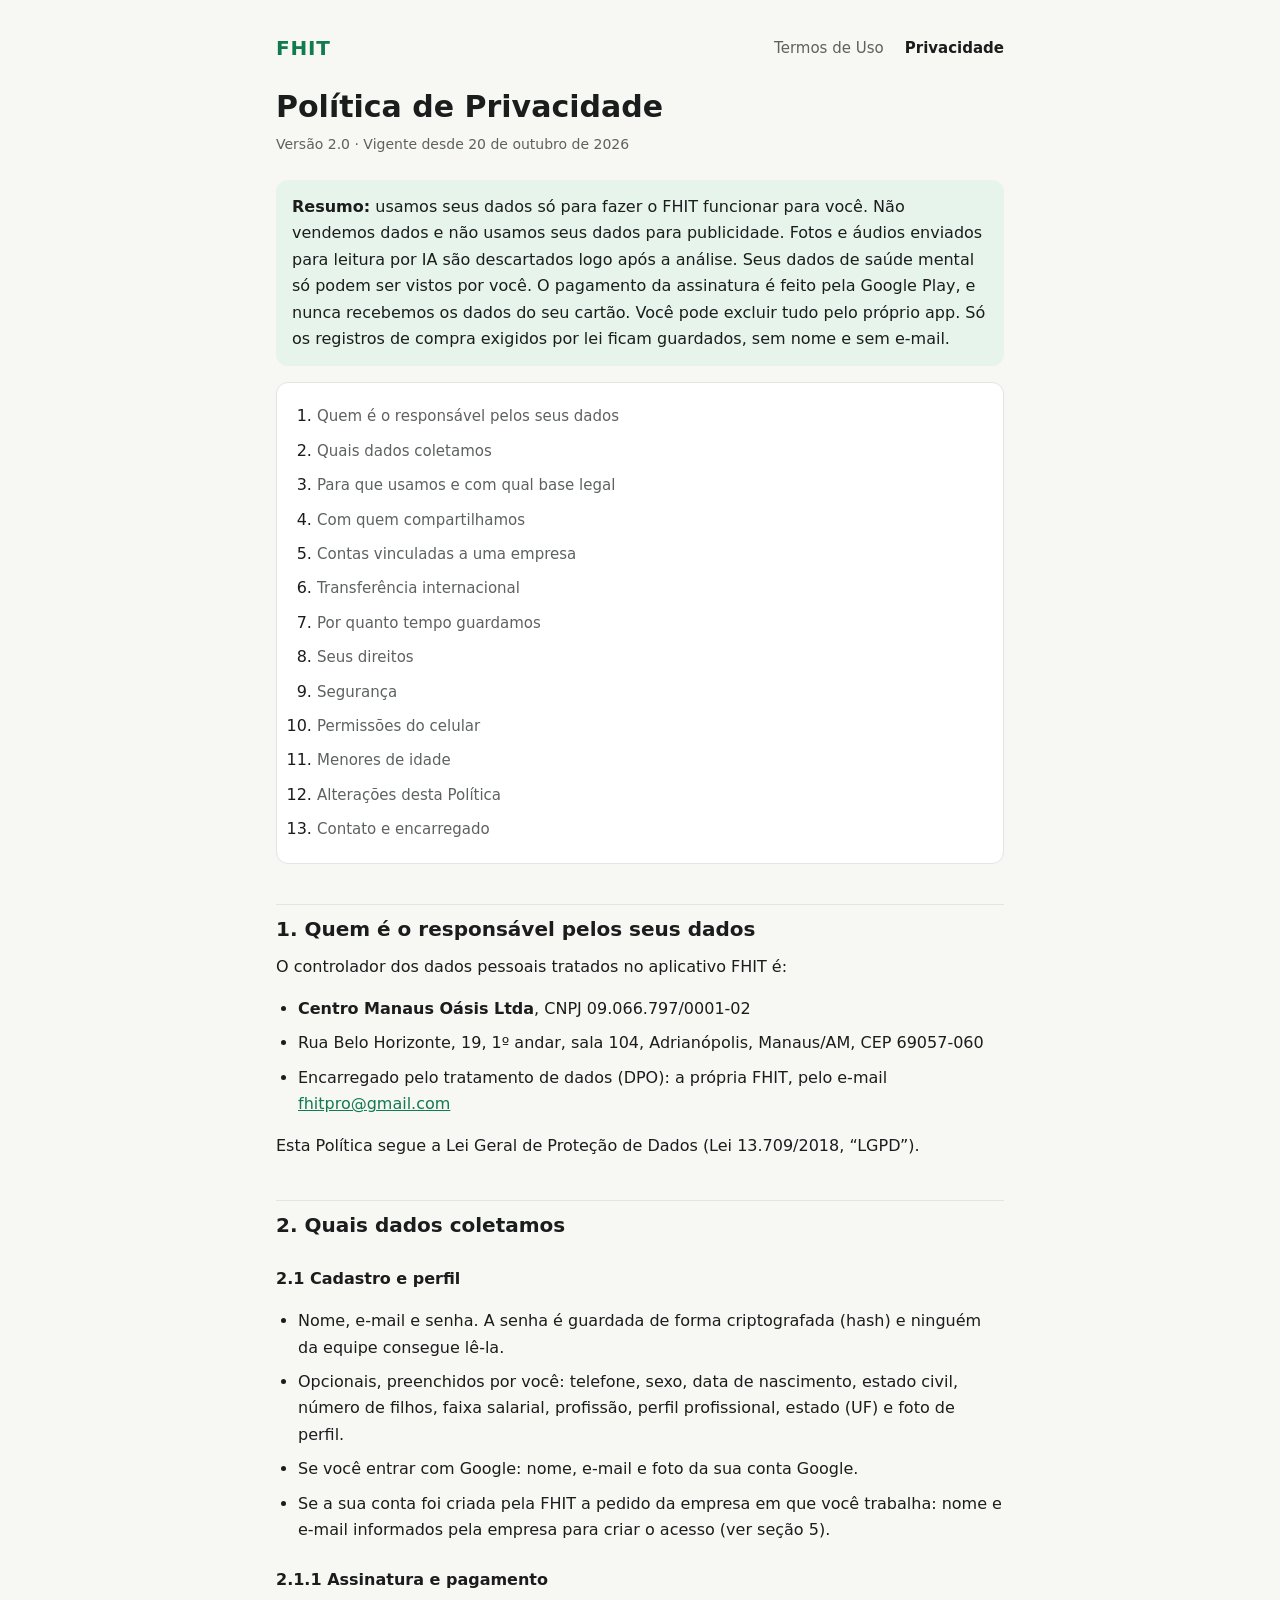
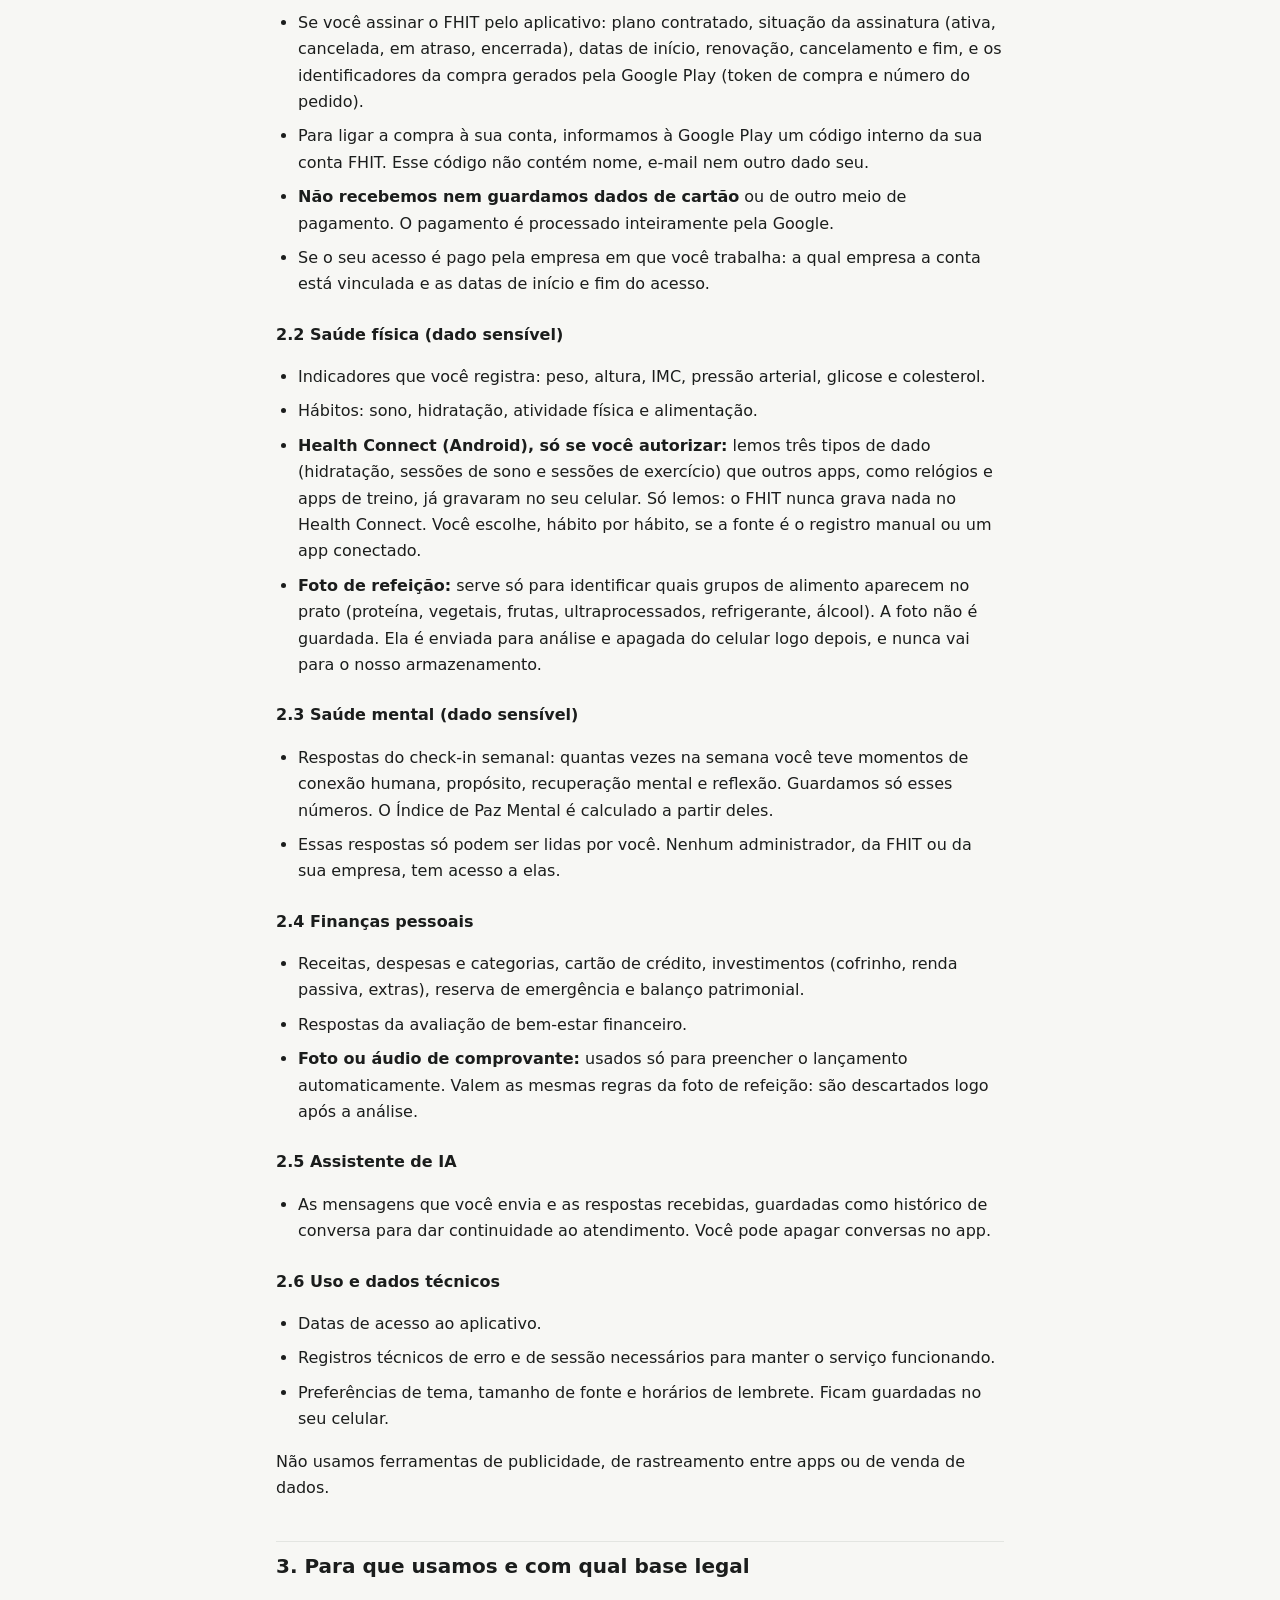
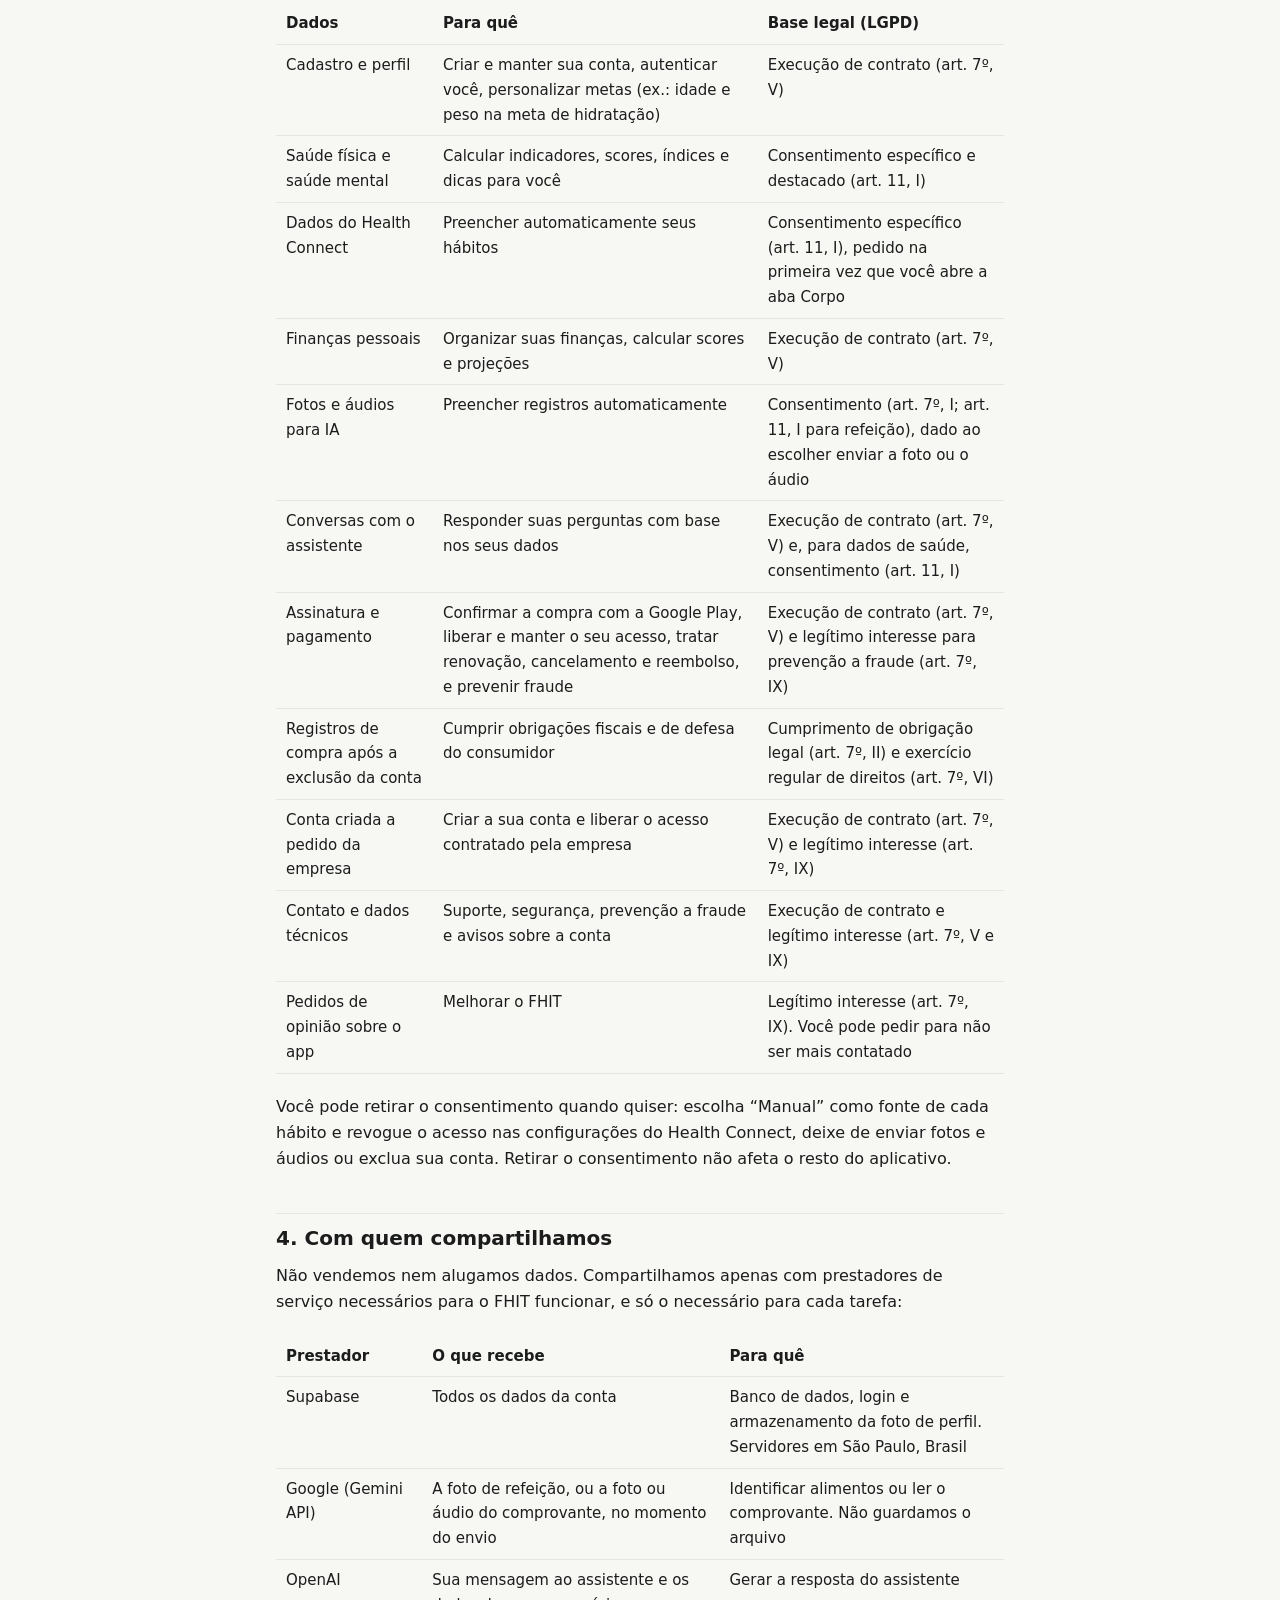
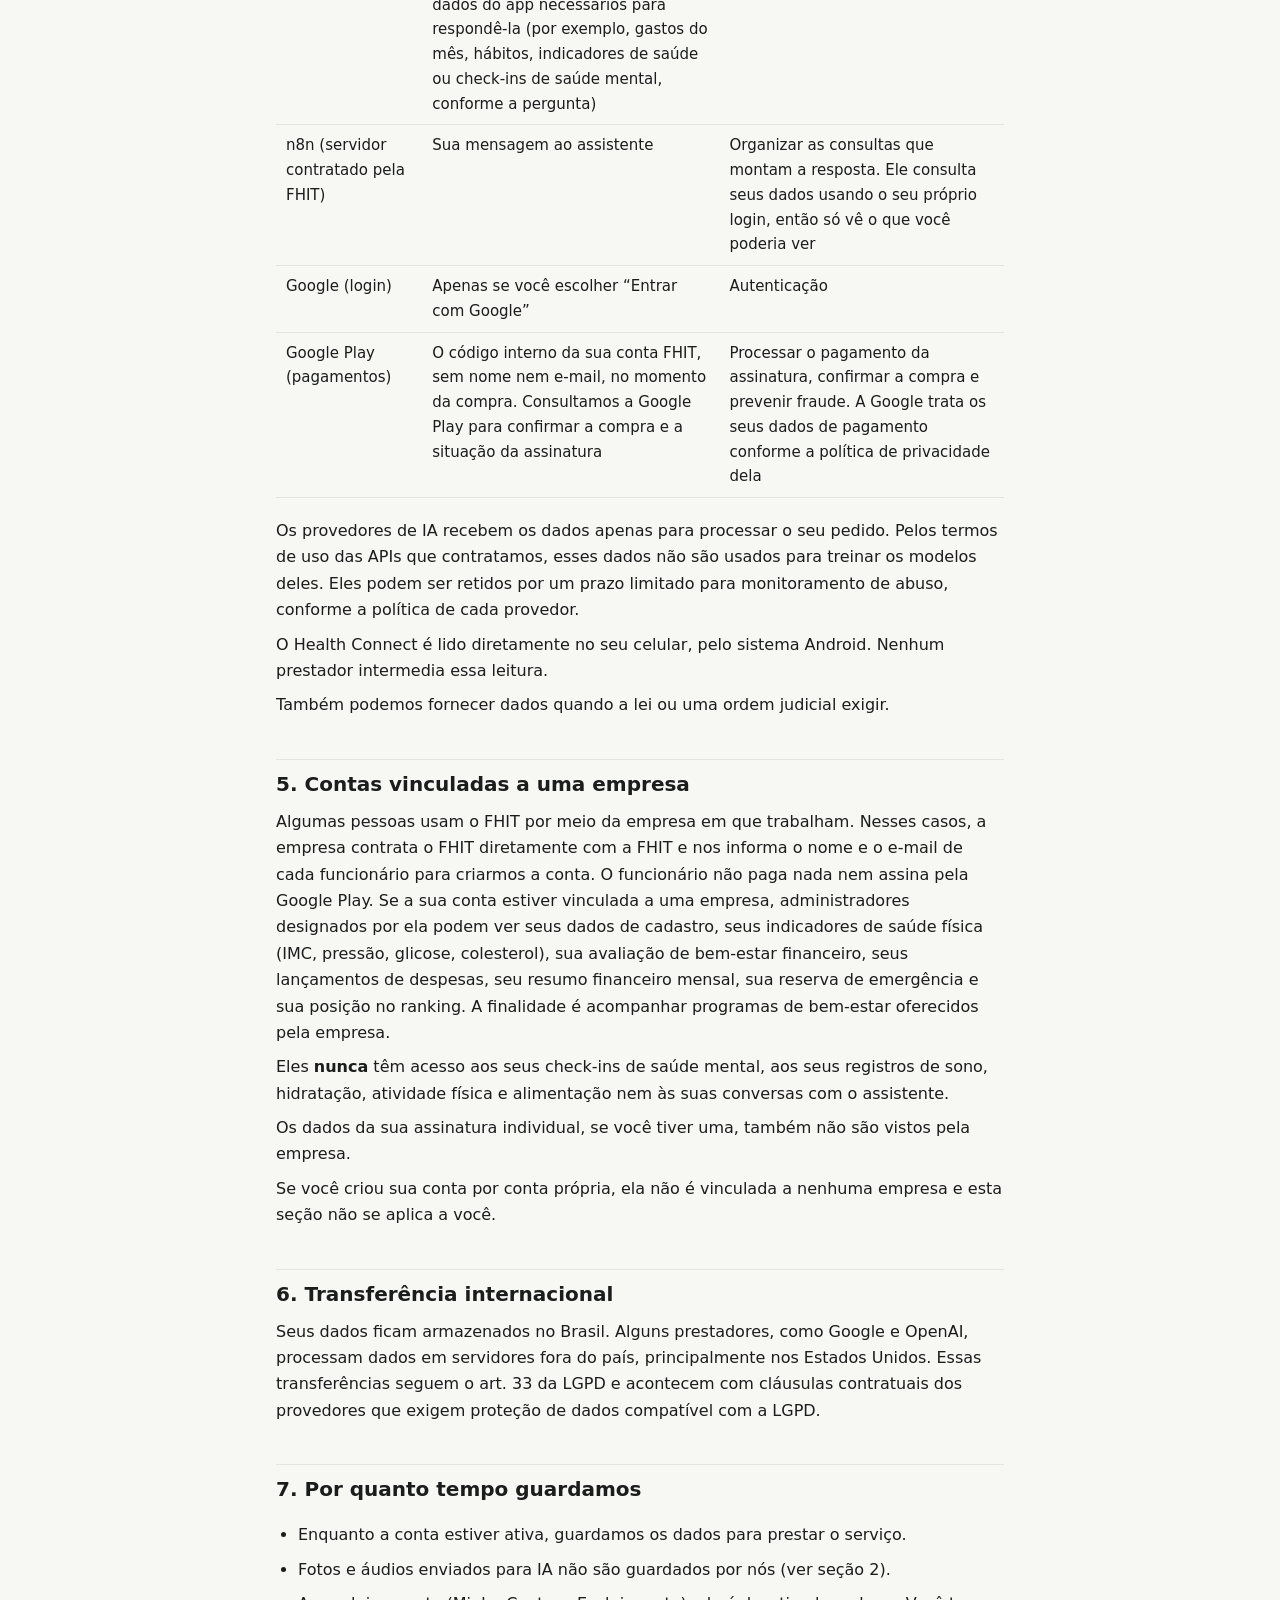
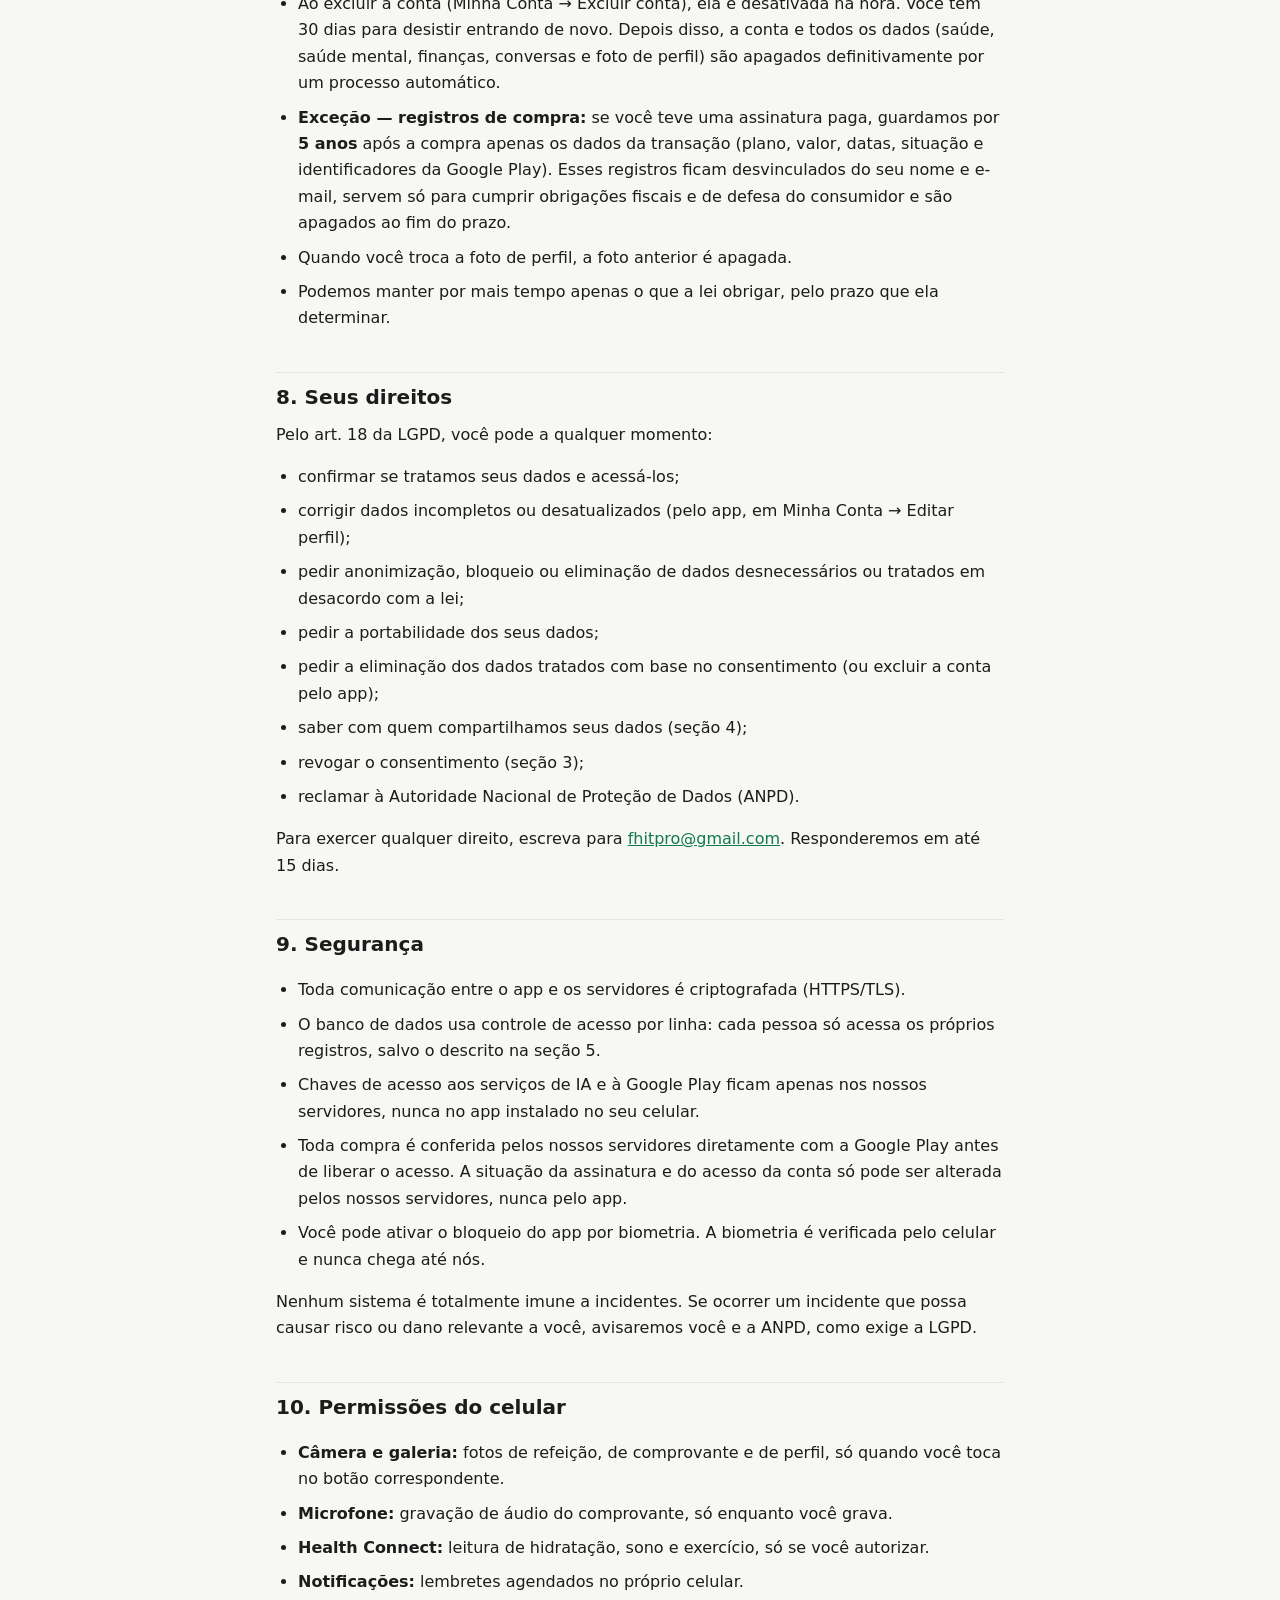
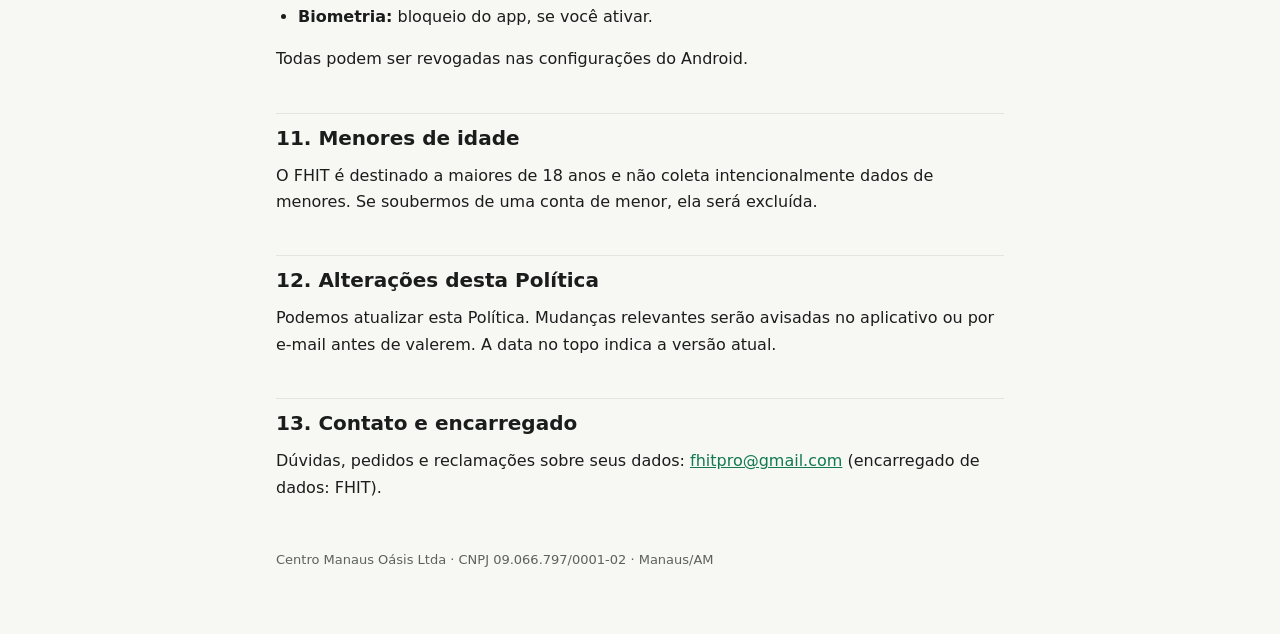
==== commit 67099ec3: "gmail" ====
--- a/privacidade.html
+++ b/privacidade.html
@@ -53,7 +53,7 @@
       <li><strong>Centro Manaus Oásis Ltda</strong>, CNPJ 09.066.797/0001-02</li>
       <li>Rua Belo Horizonte, 19, 1º andar, sala 104, Adrianópolis, Manaus/AM, CEP 69057-060</li>
       <li>Encarregado pelo tratamento de dados (DPO): a própria FHIT, pelo e-mail
-        <a href="mailto:clidevarmendes@gmail.com">clidevarmendes@gmail.com</a></li>
+        <a href="mailto:fhitpro@gmail.com">fhitpro@gmail.com</a></li>
     </ul>
     <p>Esta Política segue a Lei Geral de Proteção de Dados (Lei 13.709/2018, “LGPD”).</p>
 
@@ -233,7 +233,7 @@
       <li>revogar o consentimento (seção 3);</li>
       <li>reclamar à Autoridade Nacional de Proteção de Dados (ANPD).</li>
     </ul>
-    <p>Para exercer qualquer direito, escreva para <a href="mailto:clidevarmendes@gmail.com">clidevarmendes@gmail.com</a>.
+    <p>Para exercer qualquer direito, escreva para <a href="mailto:fhitpro@gmail.com">fhitpro@gmail.com</a>.
       Responderemos em até 15 dias.</p>
 
     <h2 id="seguranca">9. Segurança</h2>
@@ -273,7 +273,7 @@
       e-mail antes de valerem. A data no topo indica a versão atual.</p>
 
     <h2 id="contato">13. Contato e encarregado</h2>
-    <p>Dúvidas, pedidos e reclamações sobre seus dados: <a href="mailto:clidevarmendes@gmail.com">clidevarmendes@gmail.com</a>
+    <p>Dúvidas, pedidos e reclamações sobre seus dados: <a href="mailto:fhitpro@gmail.com">fhitpro@gmail.com</a>
       (encarregado de dados: FHIT).</p>
 
     <footer>Centro Manaus Oásis Ltda · CNPJ 09.066.797/0001-02 · Manaus/AM</footer>
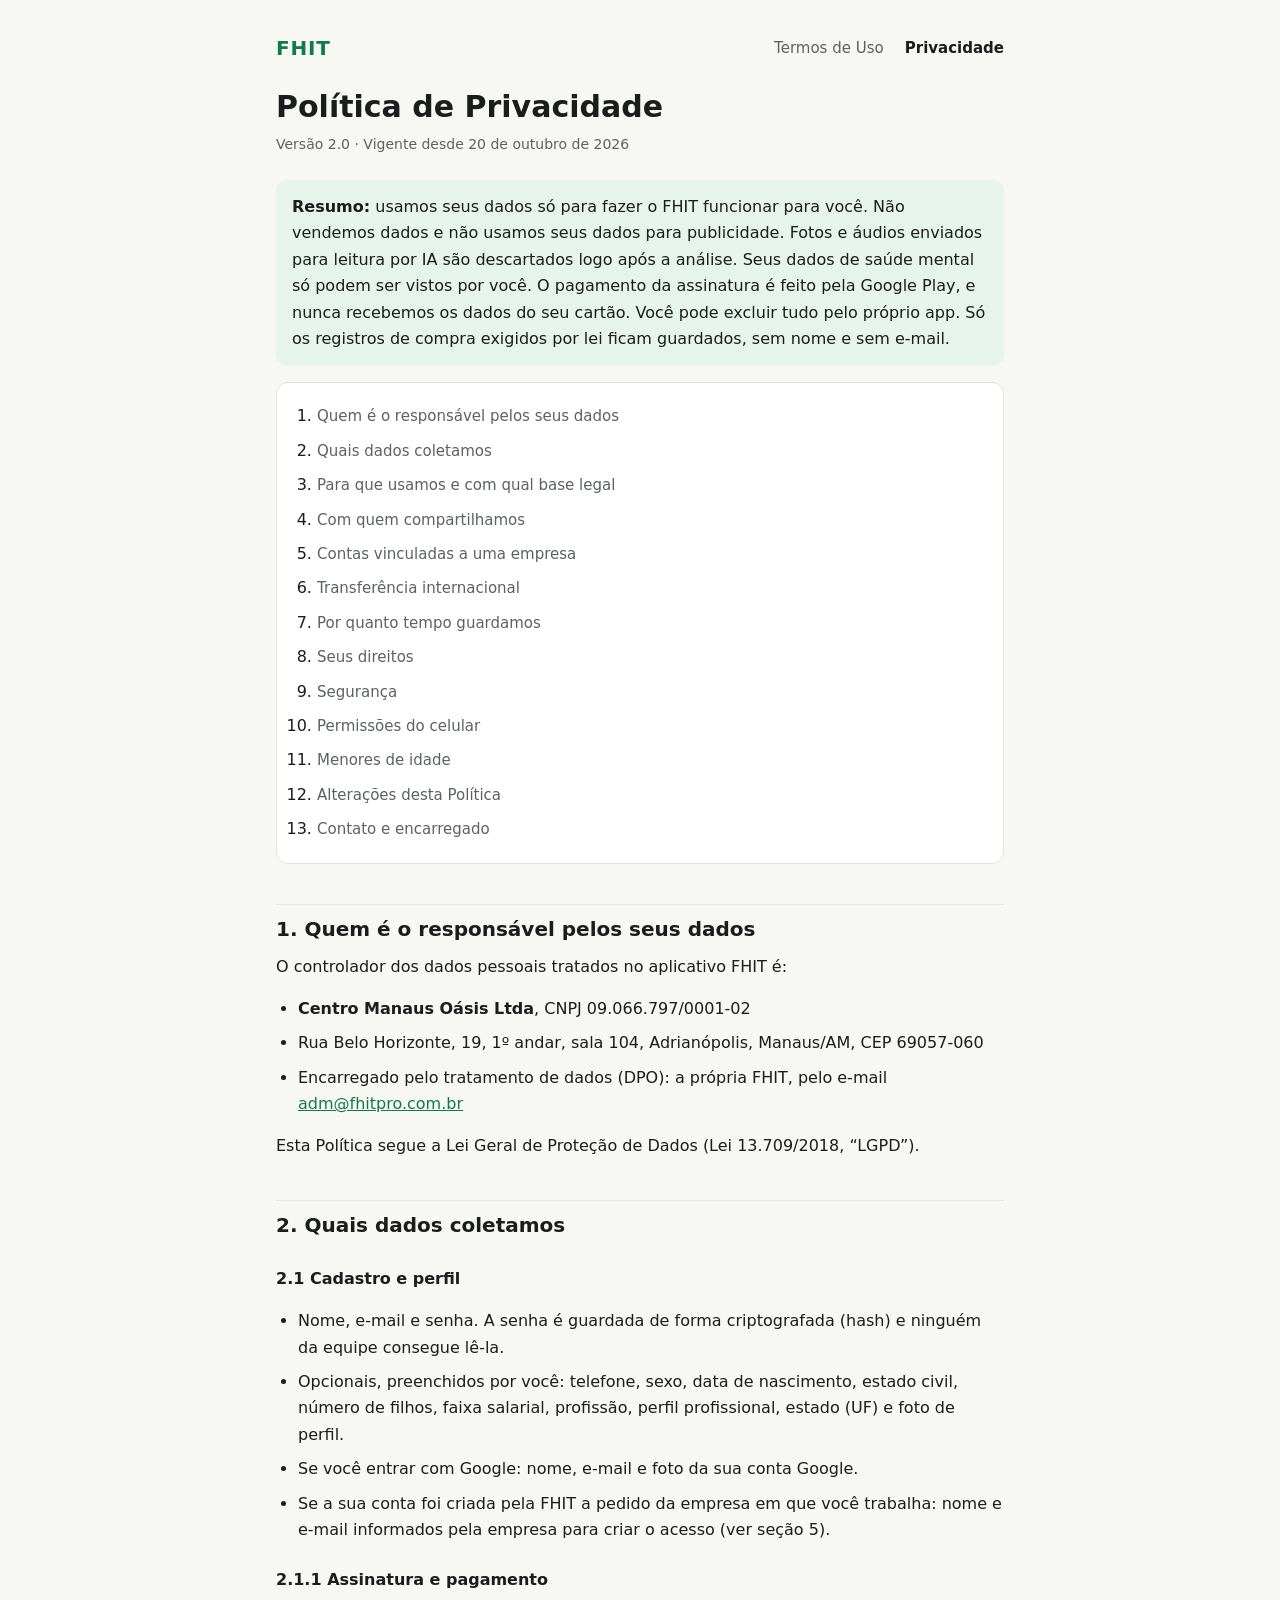
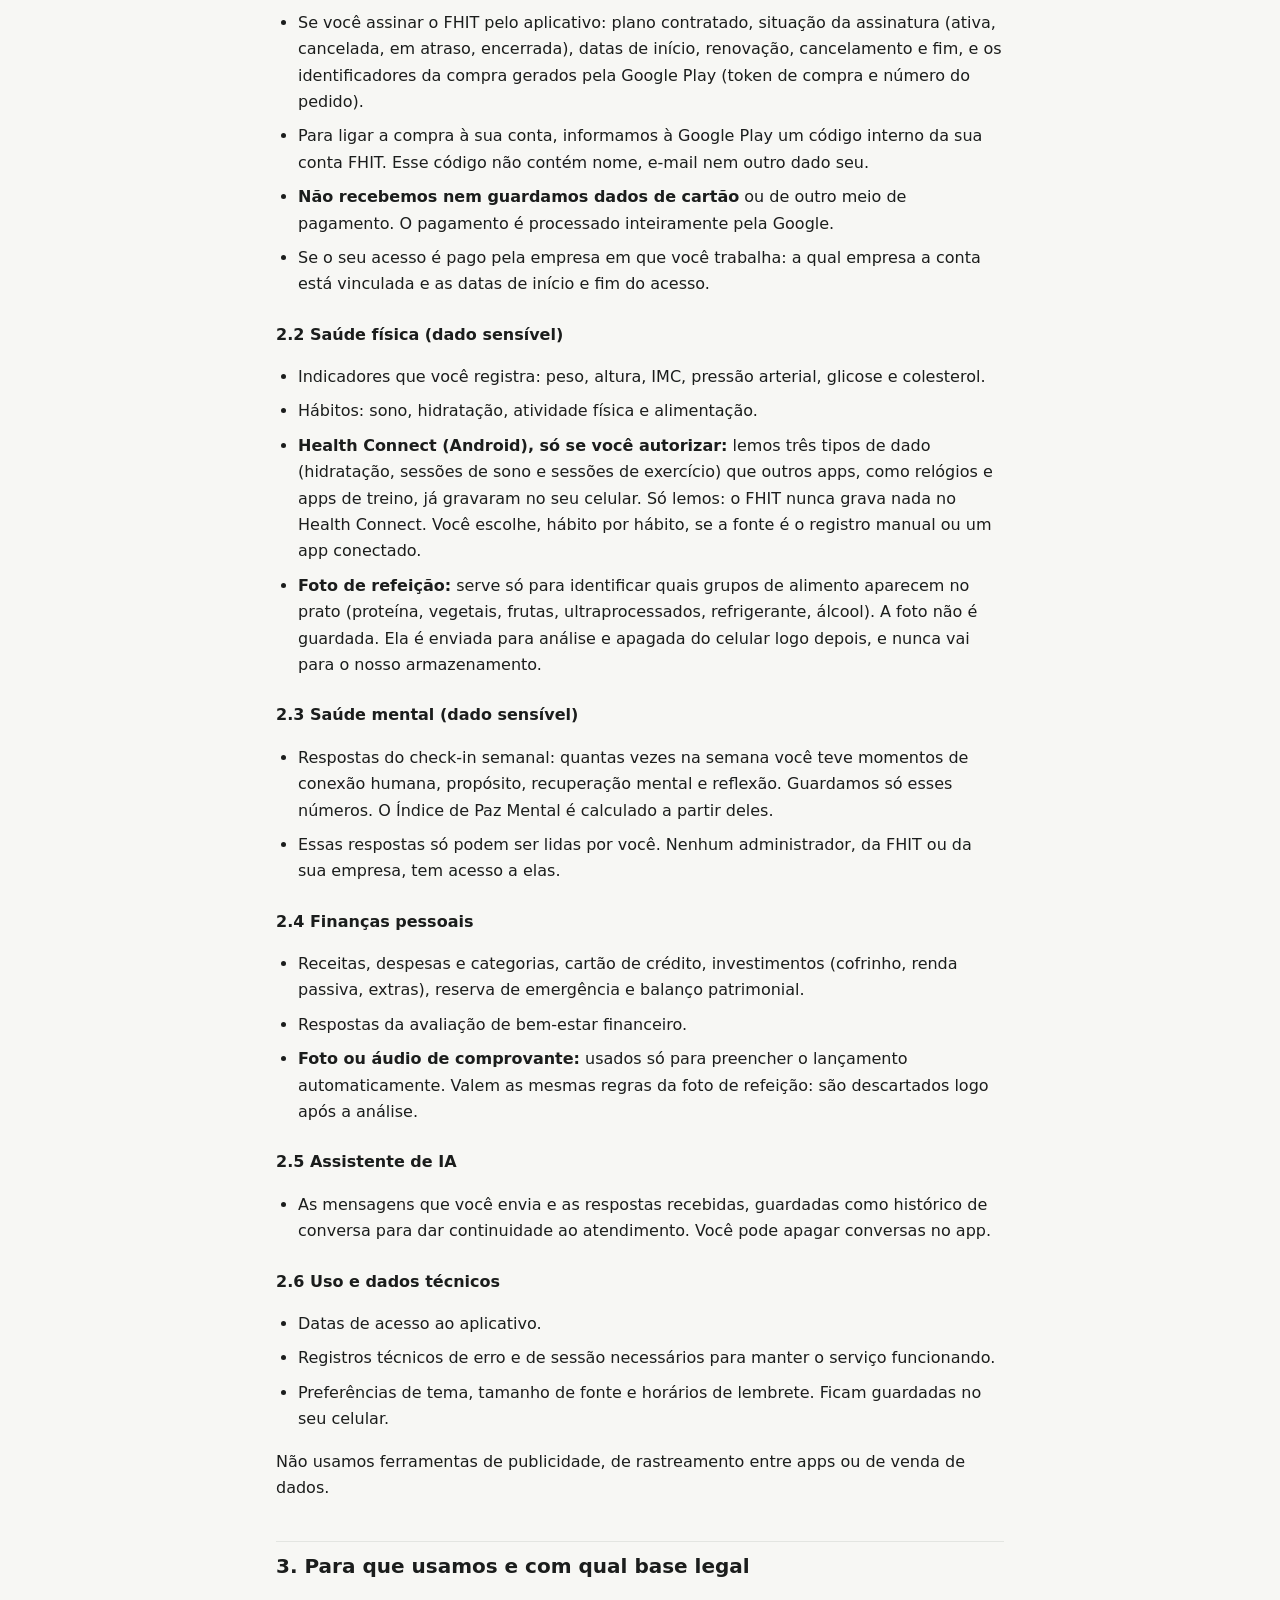
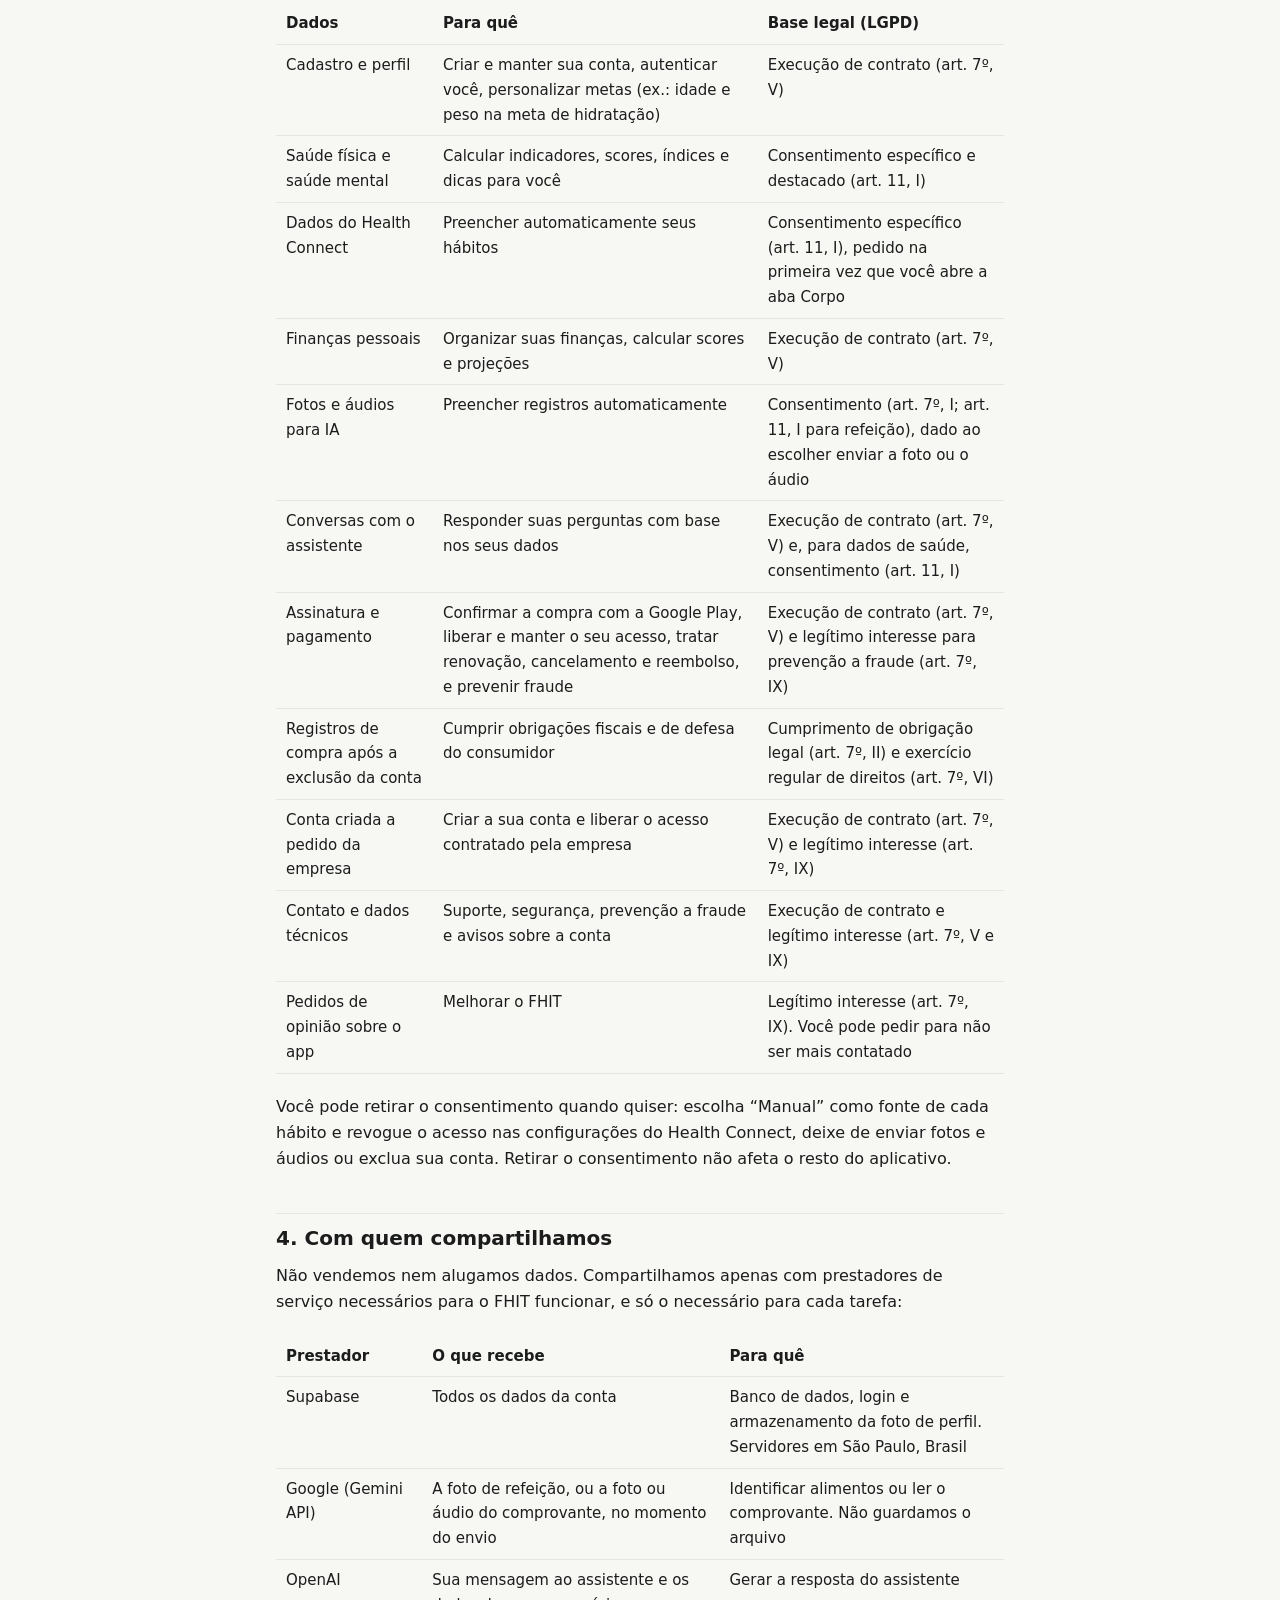
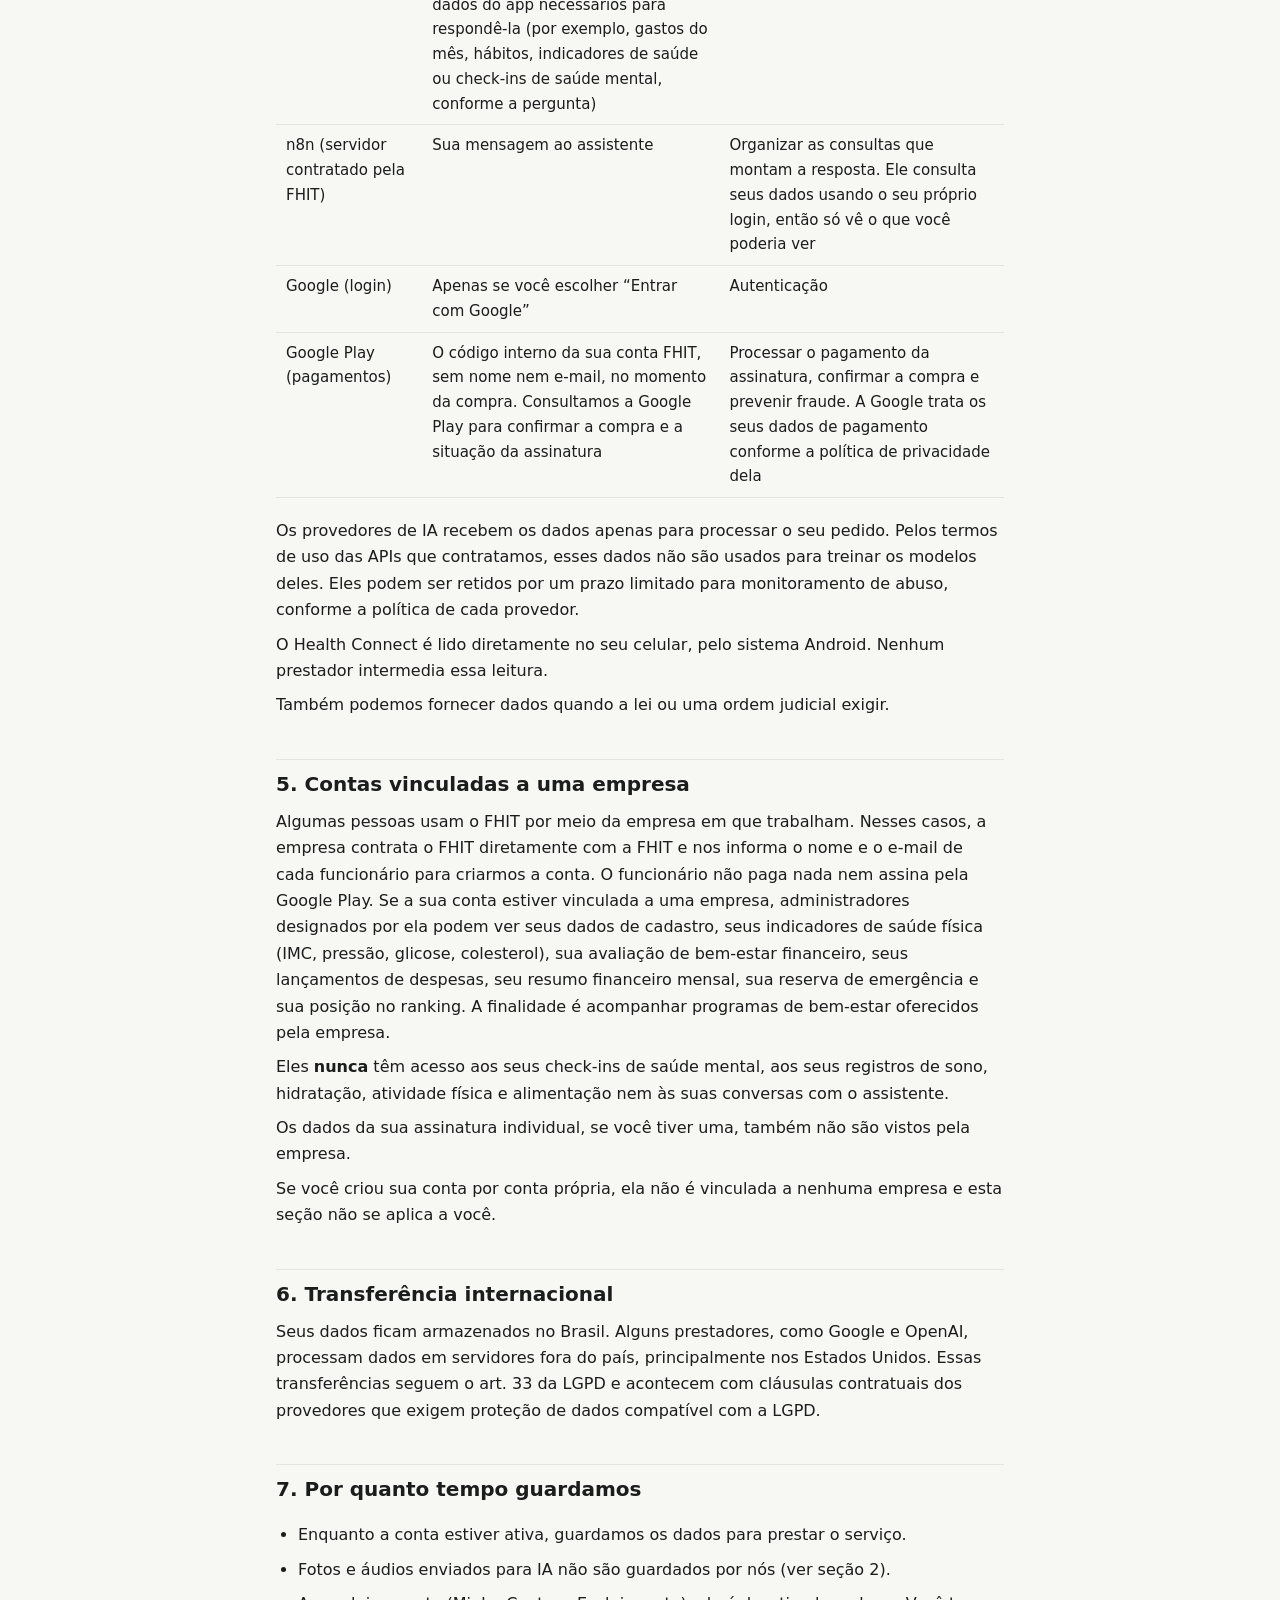
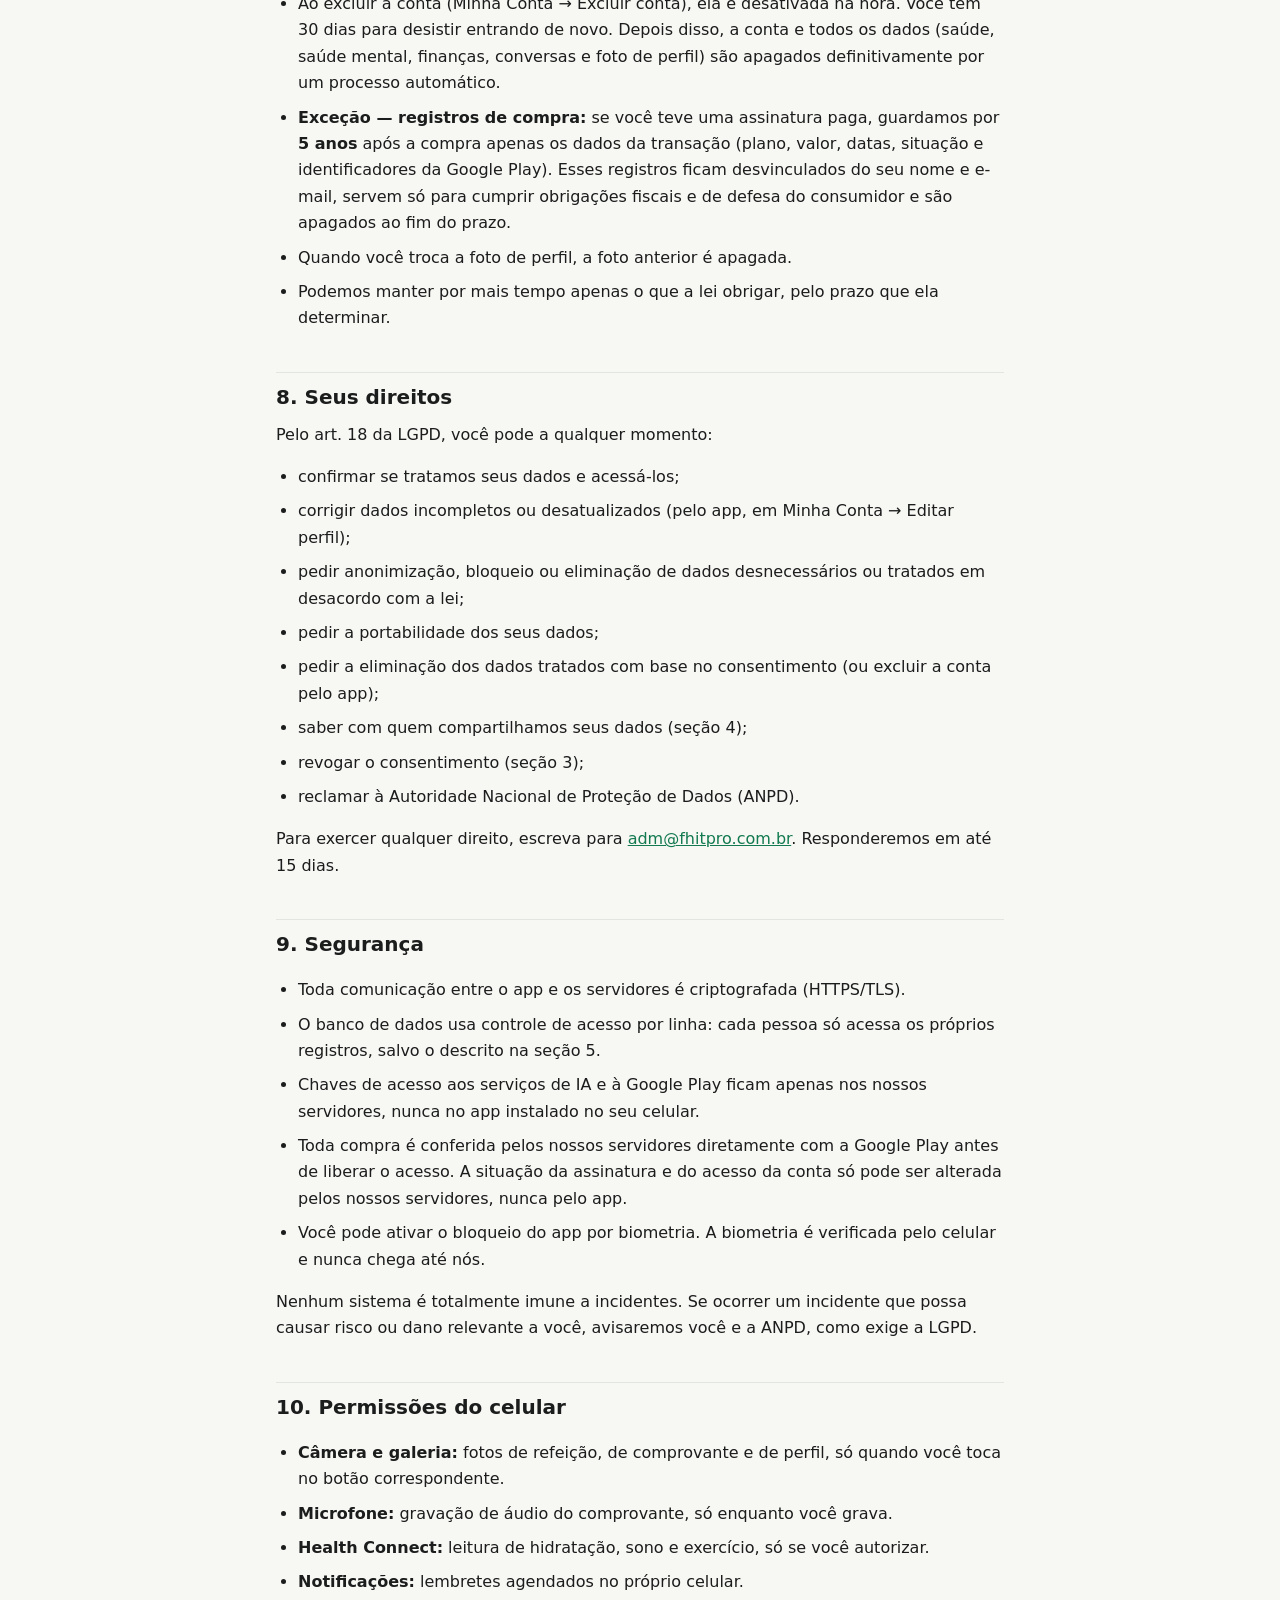
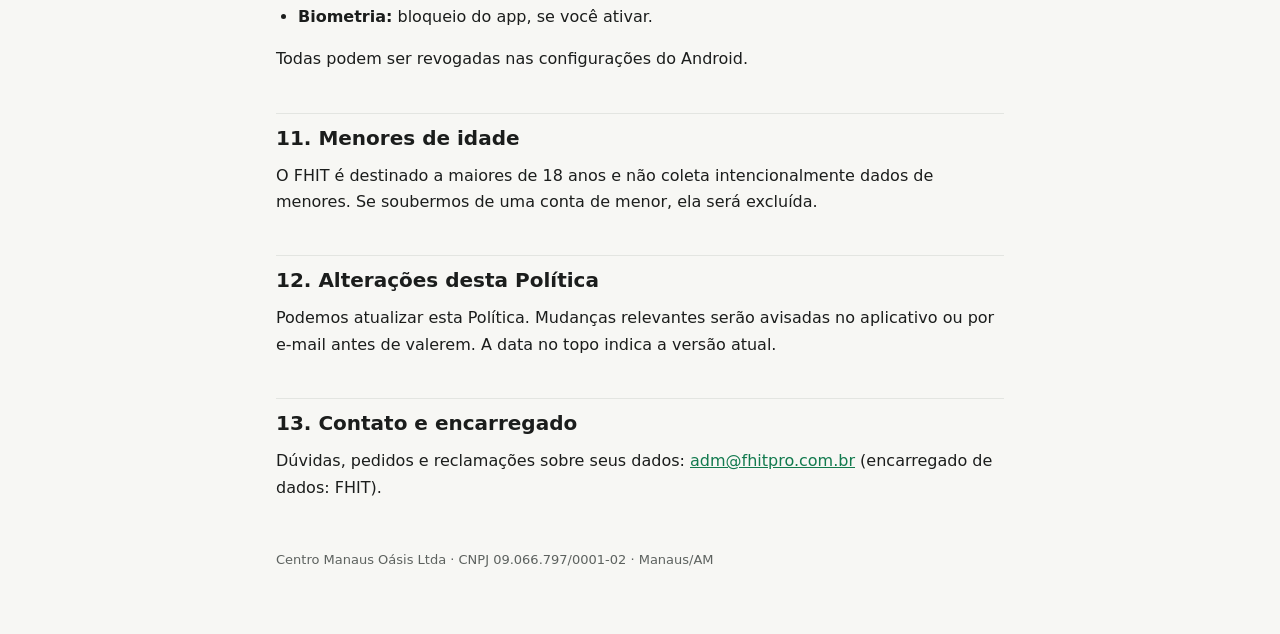
==== commit f8f9dc6b: "feat: email change" ====
--- a/privacidade.html
+++ b/privacidade.html
@@ -53,7 +53,7 @@
       <li><strong>Centro Manaus Oásis Ltda</strong>, CNPJ 09.066.797/0001-02</li>
       <li>Rua Belo Horizonte, 19, 1º andar, sala 104, Adrianópolis, Manaus/AM, CEP 69057-060</li>
       <li>Encarregado pelo tratamento de dados (DPO): a própria FHIT, pelo e-mail
-        <a href="mailto:fhitpro@gmail.com">fhitpro@gmail.com</a></li>
+        <a href="mailto:adm@fhitpro.com.br">adm@fhitpro.com.br</a></li>
     </ul>
     <p>Esta Política segue a Lei Geral de Proteção de Dados (Lei 13.709/2018, “LGPD”).</p>
 
@@ -233,7 +233,7 @@
       <li>revogar o consentimento (seção 3);</li>
       <li>reclamar à Autoridade Nacional de Proteção de Dados (ANPD).</li>
     </ul>
-    <p>Para exercer qualquer direito, escreva para <a href="mailto:fhitpro@gmail.com">fhitpro@gmail.com</a>.
+    <p>Para exercer qualquer direito, escreva para <a href="mailto:adm@fhitpro.com.br">adm@fhitpro.com.br</a>.
       Responderemos em até 15 dias.</p>
 
     <h2 id="seguranca">9. Segurança</h2>
@@ -273,7 +273,7 @@
       e-mail antes de valerem. A data no topo indica a versão atual.</p>
 
     <h2 id="contato">13. Contato e encarregado</h2>
-    <p>Dúvidas, pedidos e reclamações sobre seus dados: <a href="mailto:fhitpro@gmail.com">fhitpro@gmail.com</a>
+    <p>Dúvidas, pedidos e reclamações sobre seus dados: <a href="mailto:adm@fhitpro.com.br">adm@fhitpro.com.br</a>
       (encarregado de dados: FHIT).</p>
 
     <footer>Centro Manaus Oásis Ltda · CNPJ 09.066.797/0001-02 · Manaus/AM</footer>
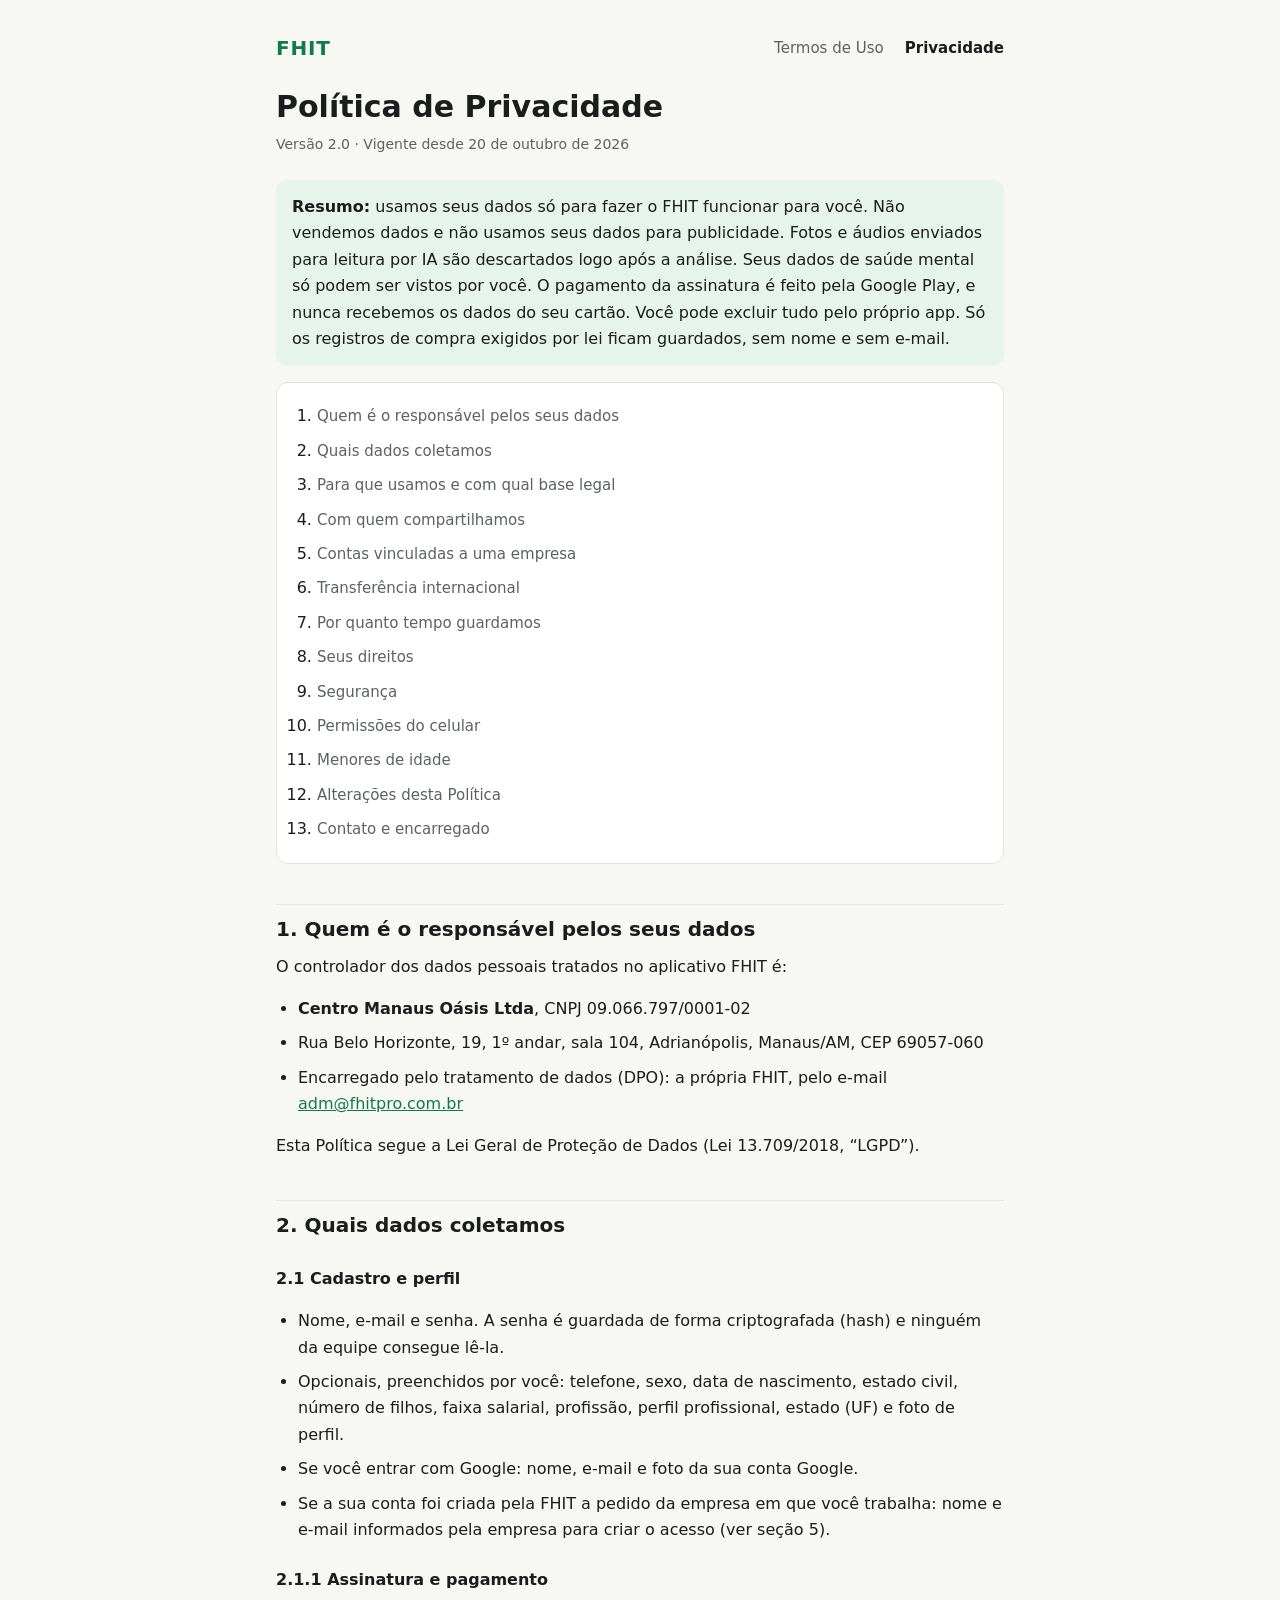
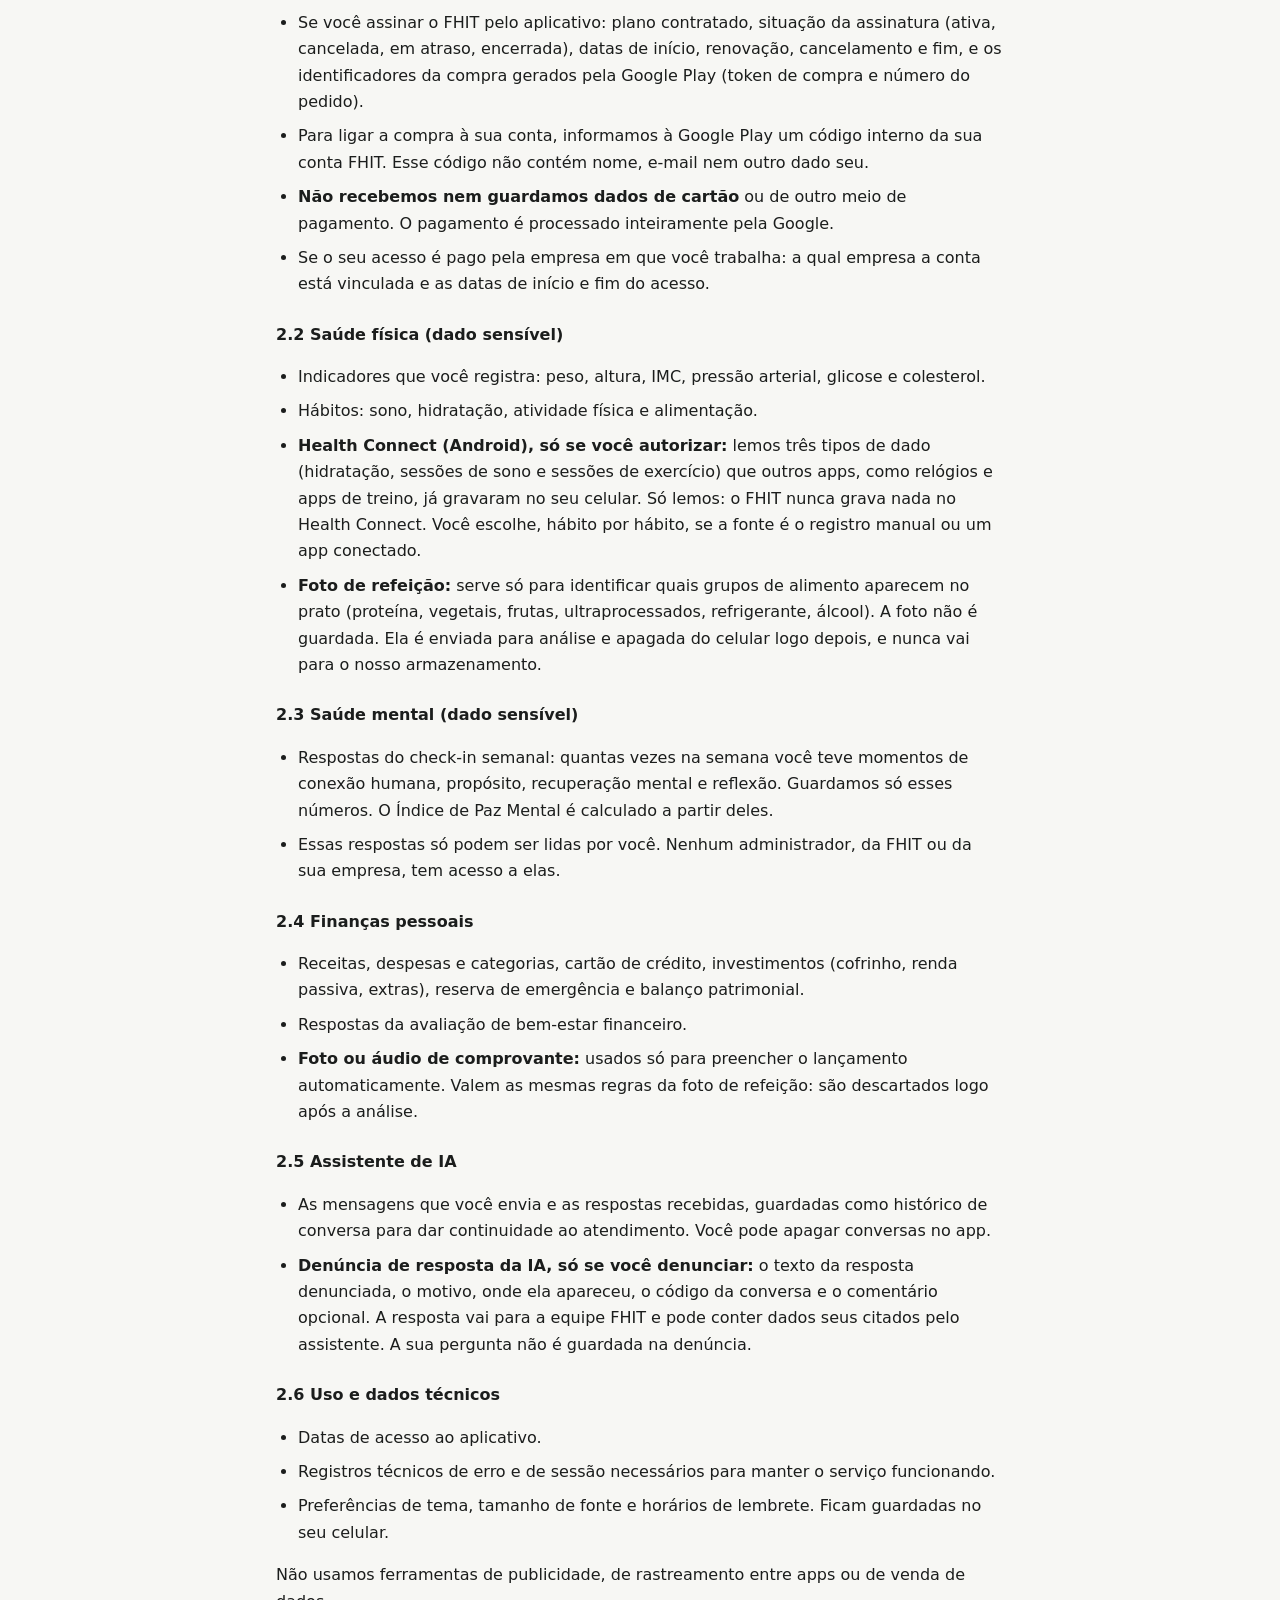
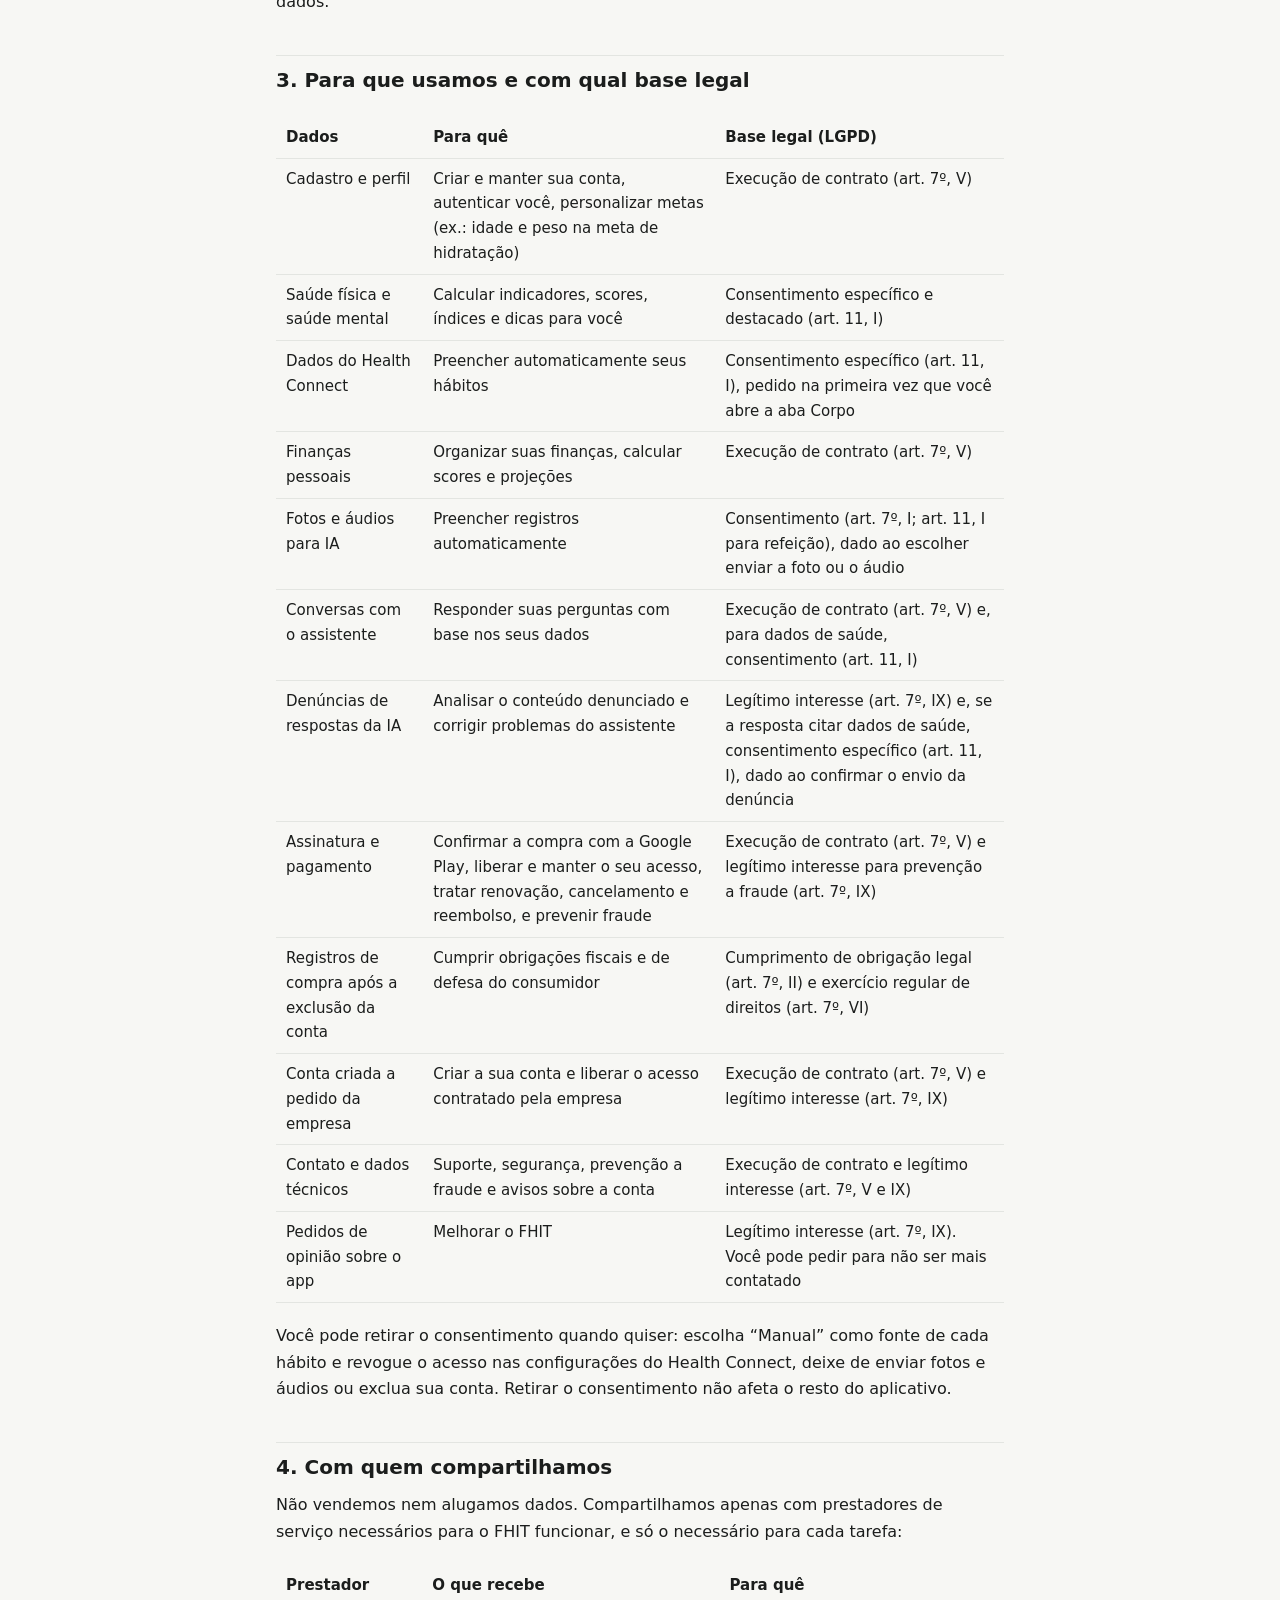
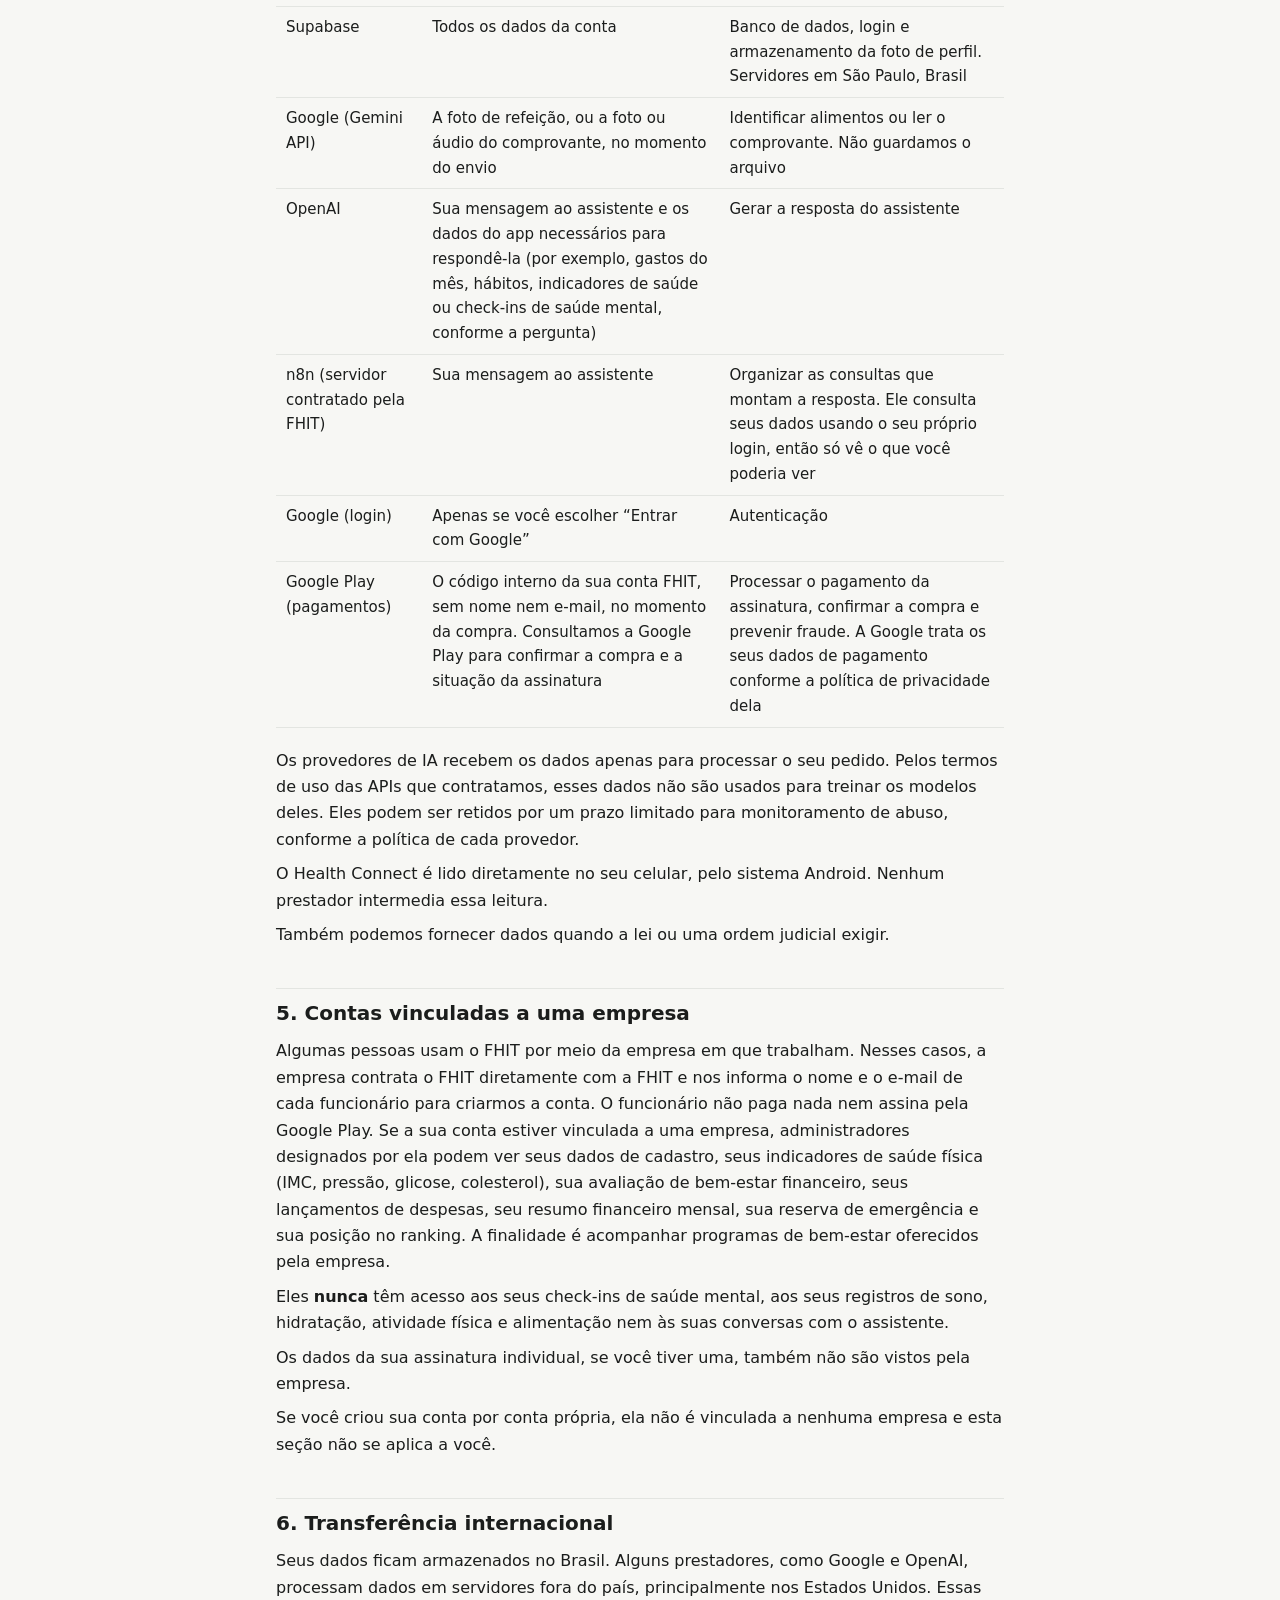
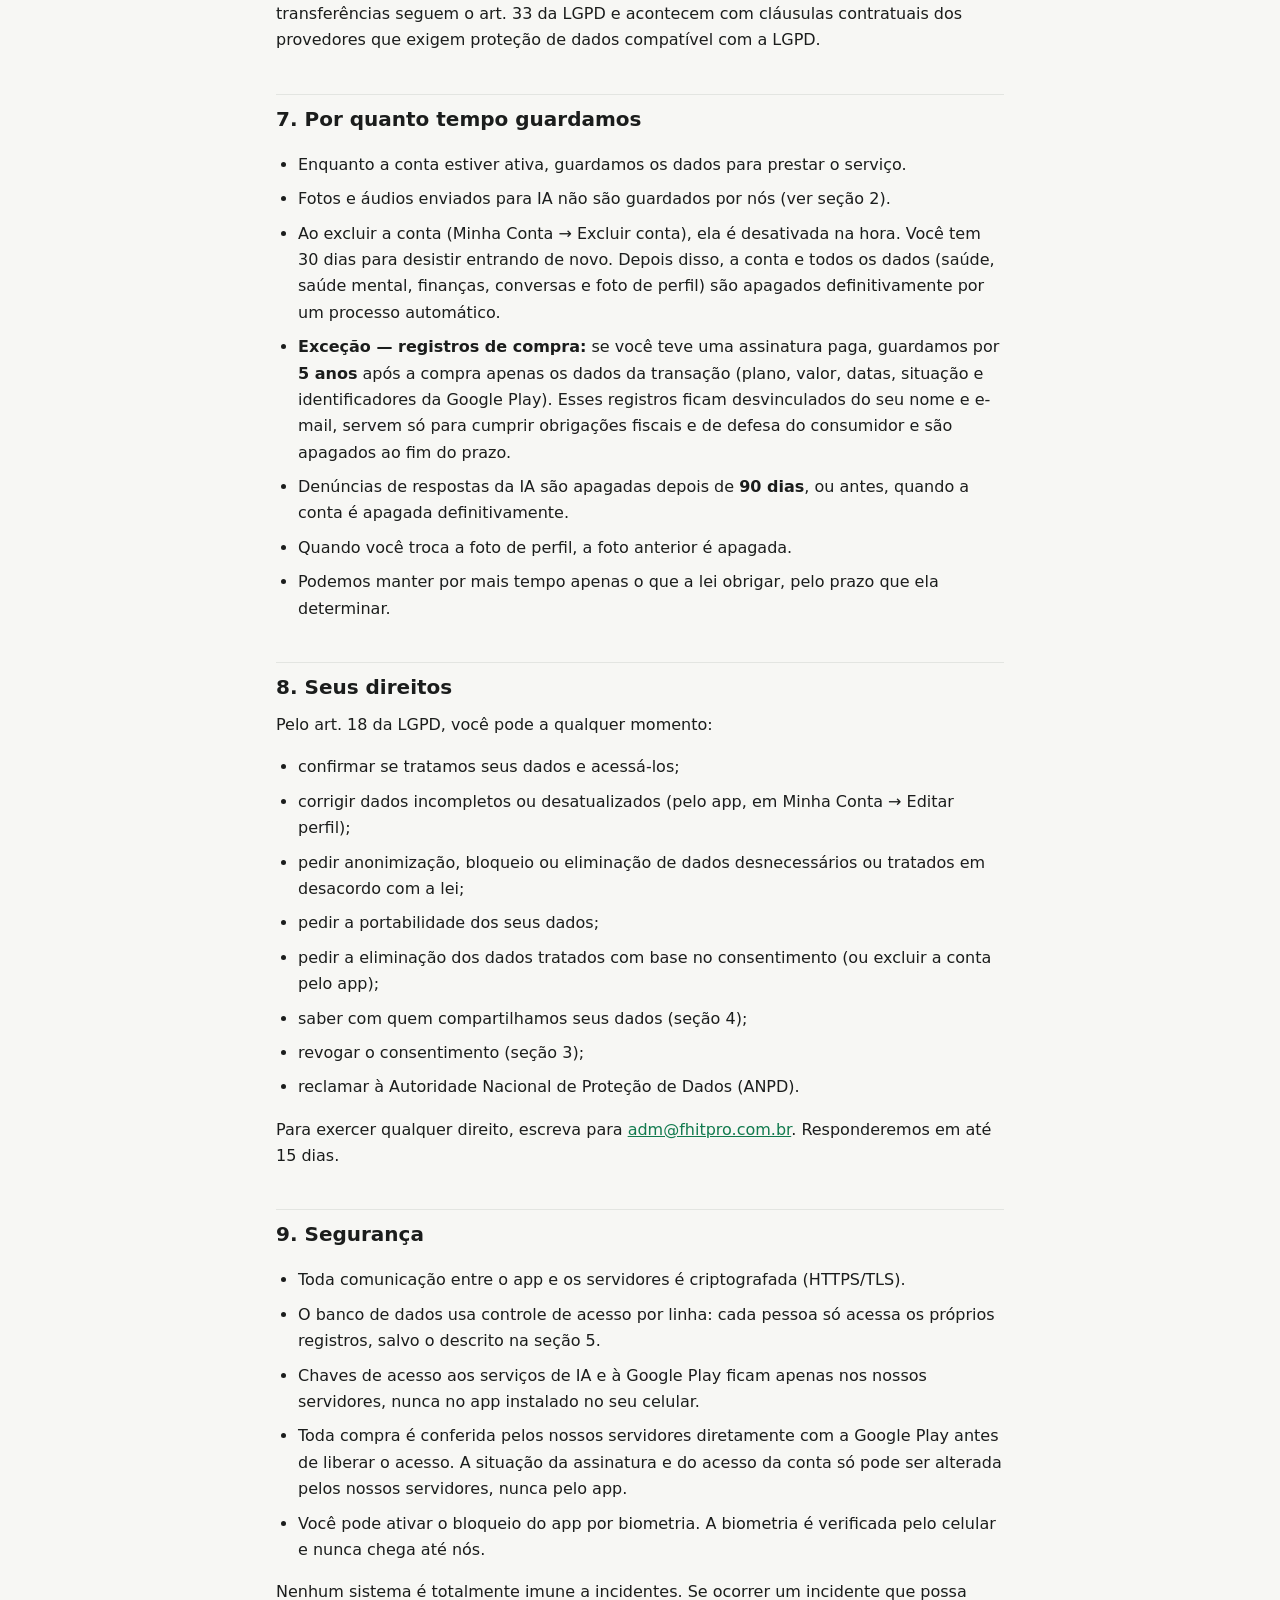
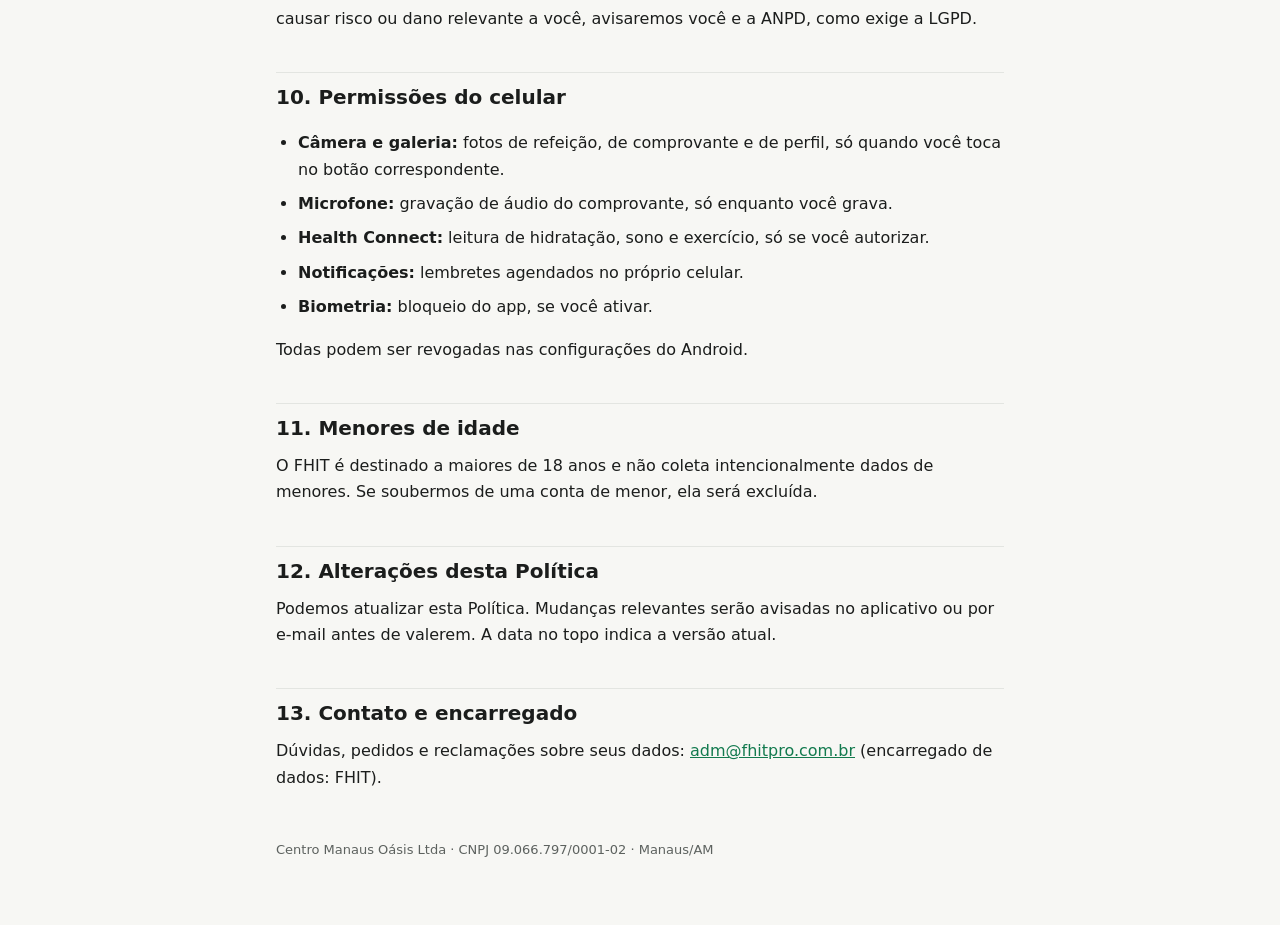
==== commit 27e88060: "feat: página de exclusão de conta e denúncia de IA na Política - excluir-conta.html: link exigido pe" ====
--- a/privacidade.html
+++ b/privacidade.html
@@ -122,6 +122,10 @@
     <ul>
       <li>As mensagens que você envia e as respostas recebidas, guardadas como histórico de conversa
         para dar continuidade ao atendimento. Você pode apagar conversas no app.</li>
+      <li><strong>Denúncia de resposta da IA, só se você denunciar:</strong> o texto da resposta
+        denunciada, o motivo, onde ela apareceu, o código da conversa e o comentário opcional. A
+        resposta vai para a equipe FHIT e pode conter dados seus citados pelo assistente. A sua
+        pergunta não é guardada na denúncia.</li>
     </ul>
 
     <h3>2.6 Uso e dados técnicos</h3>
@@ -144,6 +148,7 @@
           <tr><td>Finanças pessoais</td><td>Organizar suas finanças, calcular scores e projeções</td><td>Execução de contrato (art. 7º, V)</td></tr>
           <tr><td>Fotos e áudios para IA</td><td>Preencher registros automaticamente</td><td>Consentimento (art. 7º, I; art. 11, I para refeição), dado ao escolher enviar a foto ou o áudio</td></tr>
           <tr><td>Conversas com o assistente</td><td>Responder suas perguntas com base nos seus dados</td><td>Execução de contrato (art. 7º, V) e, para dados de saúde, consentimento (art. 11, I)</td></tr>
+          <tr><td>Denúncias de respostas da IA</td><td>Analisar o conteúdo denunciado e corrigir problemas do assistente</td><td>Legítimo interesse (art. 7º, IX) e, se a resposta citar dados de saúde, consentimento específico (art. 11, I), dado ao confirmar o envio da denúncia</td></tr>
           <tr><td>Assinatura e pagamento</td><td>Confirmar a compra com a Google Play, liberar e manter o seu acesso, tratar renovação, cancelamento e reembolso, e prevenir fraude</td><td>Execução de contrato (art. 7º, V) e legítimo interesse para prevenção a fraude (art. 7º, IX)</td></tr>
           <tr><td>Registros de compra após a exclusão da conta</td><td>Cumprir obrigações fiscais e de defesa do consumidor</td><td>Cumprimento de obrigação legal (art. 7º, II) e exercício regular de direitos (art. 7º, VI)</td></tr>
           <tr><td>Conta criada a pedido da empresa</td><td>Criar a sua conta e liberar o acesso contratado pela empresa</td><td>Execução de contrato (art. 7º, V) e legítimo interesse (art. 7º, IX)</td></tr>
@@ -215,6 +220,8 @@
         valor, datas, situação e identificadores da Google Play). Esses registros ficam
         desvinculados do seu nome e e-mail, servem só para cumprir obrigações fiscais e de defesa do
         consumidor e são apagados ao fim do prazo.</li>
+      <li>Denúncias de respostas da IA são apagadas depois de <strong>90 dias</strong>, ou antes,
+        quando a conta é apagada definitivamente.</li>
       <li>Quando você troca a foto de perfil, a foto anterior é apagada.</li>
       <li>Podemos manter por mais tempo apenas o que a lei obrigar, pelo prazo que ela determinar.</li>
     </ul>
